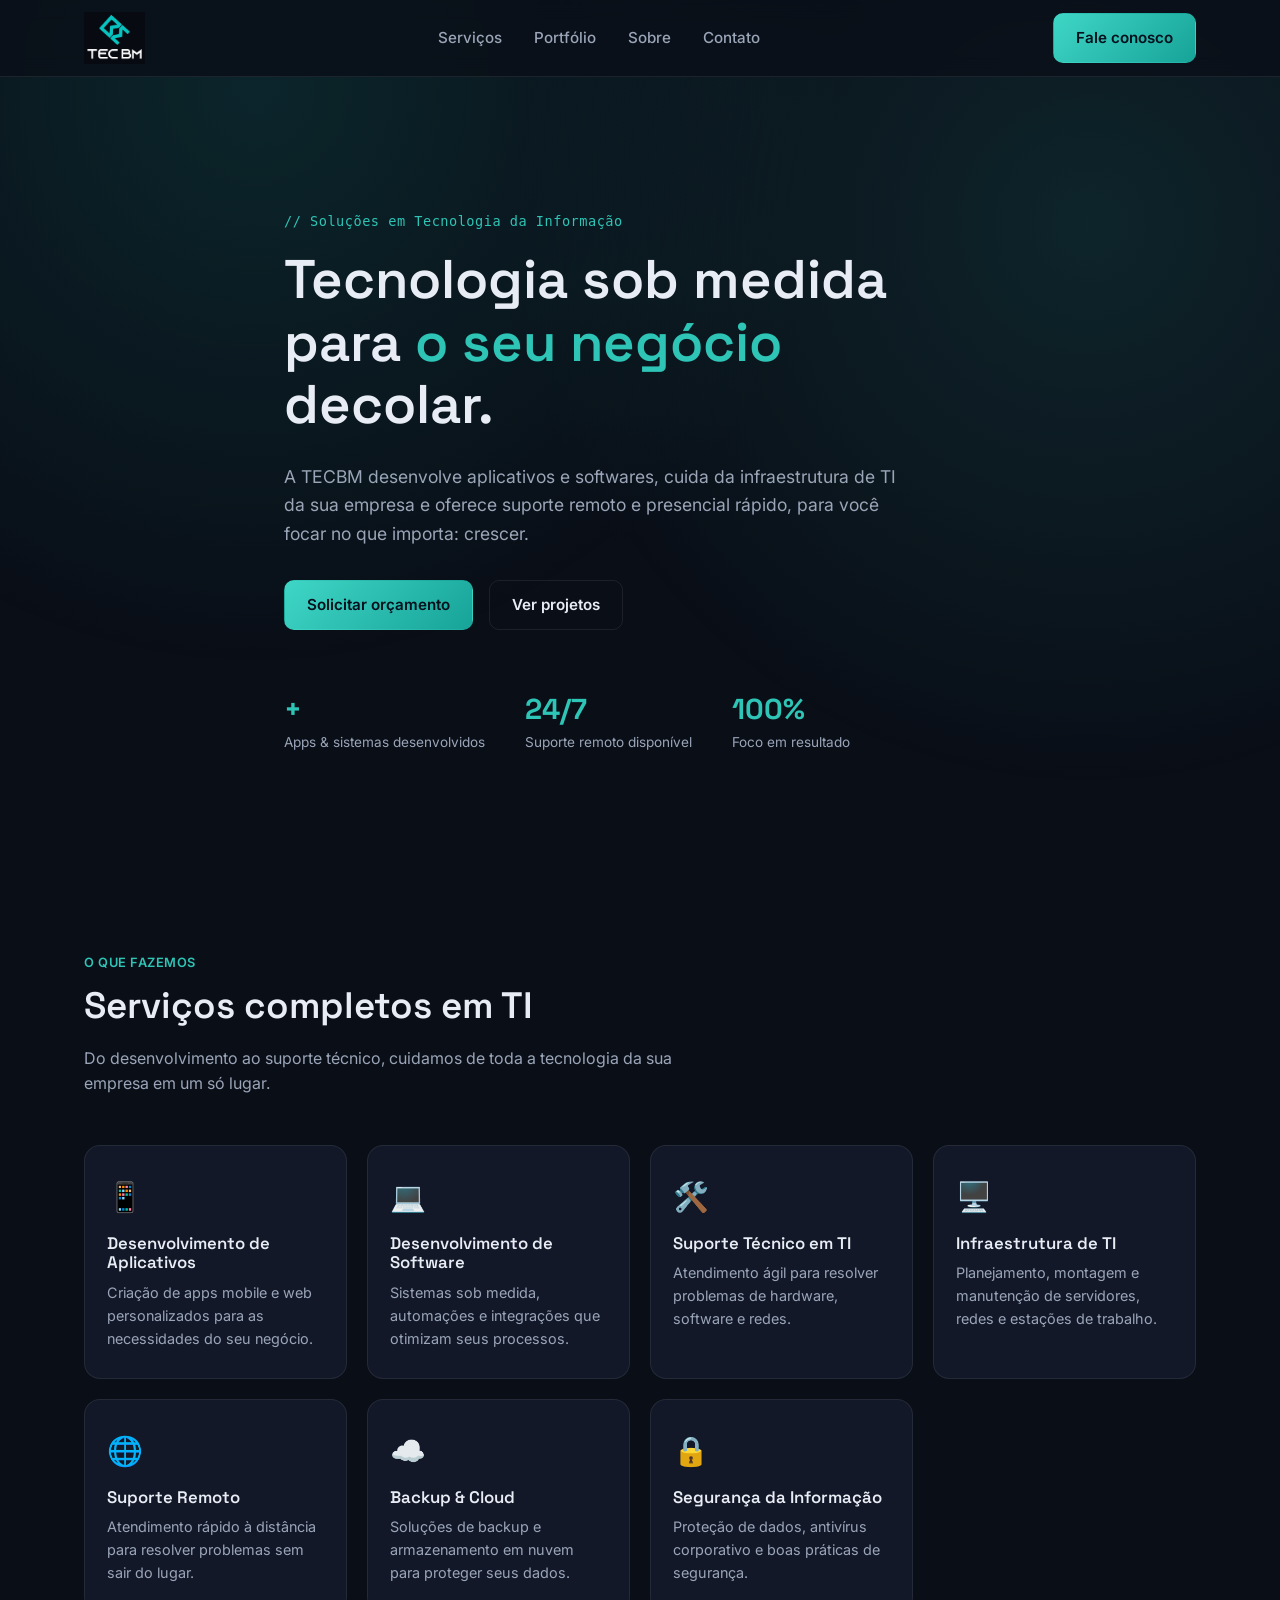
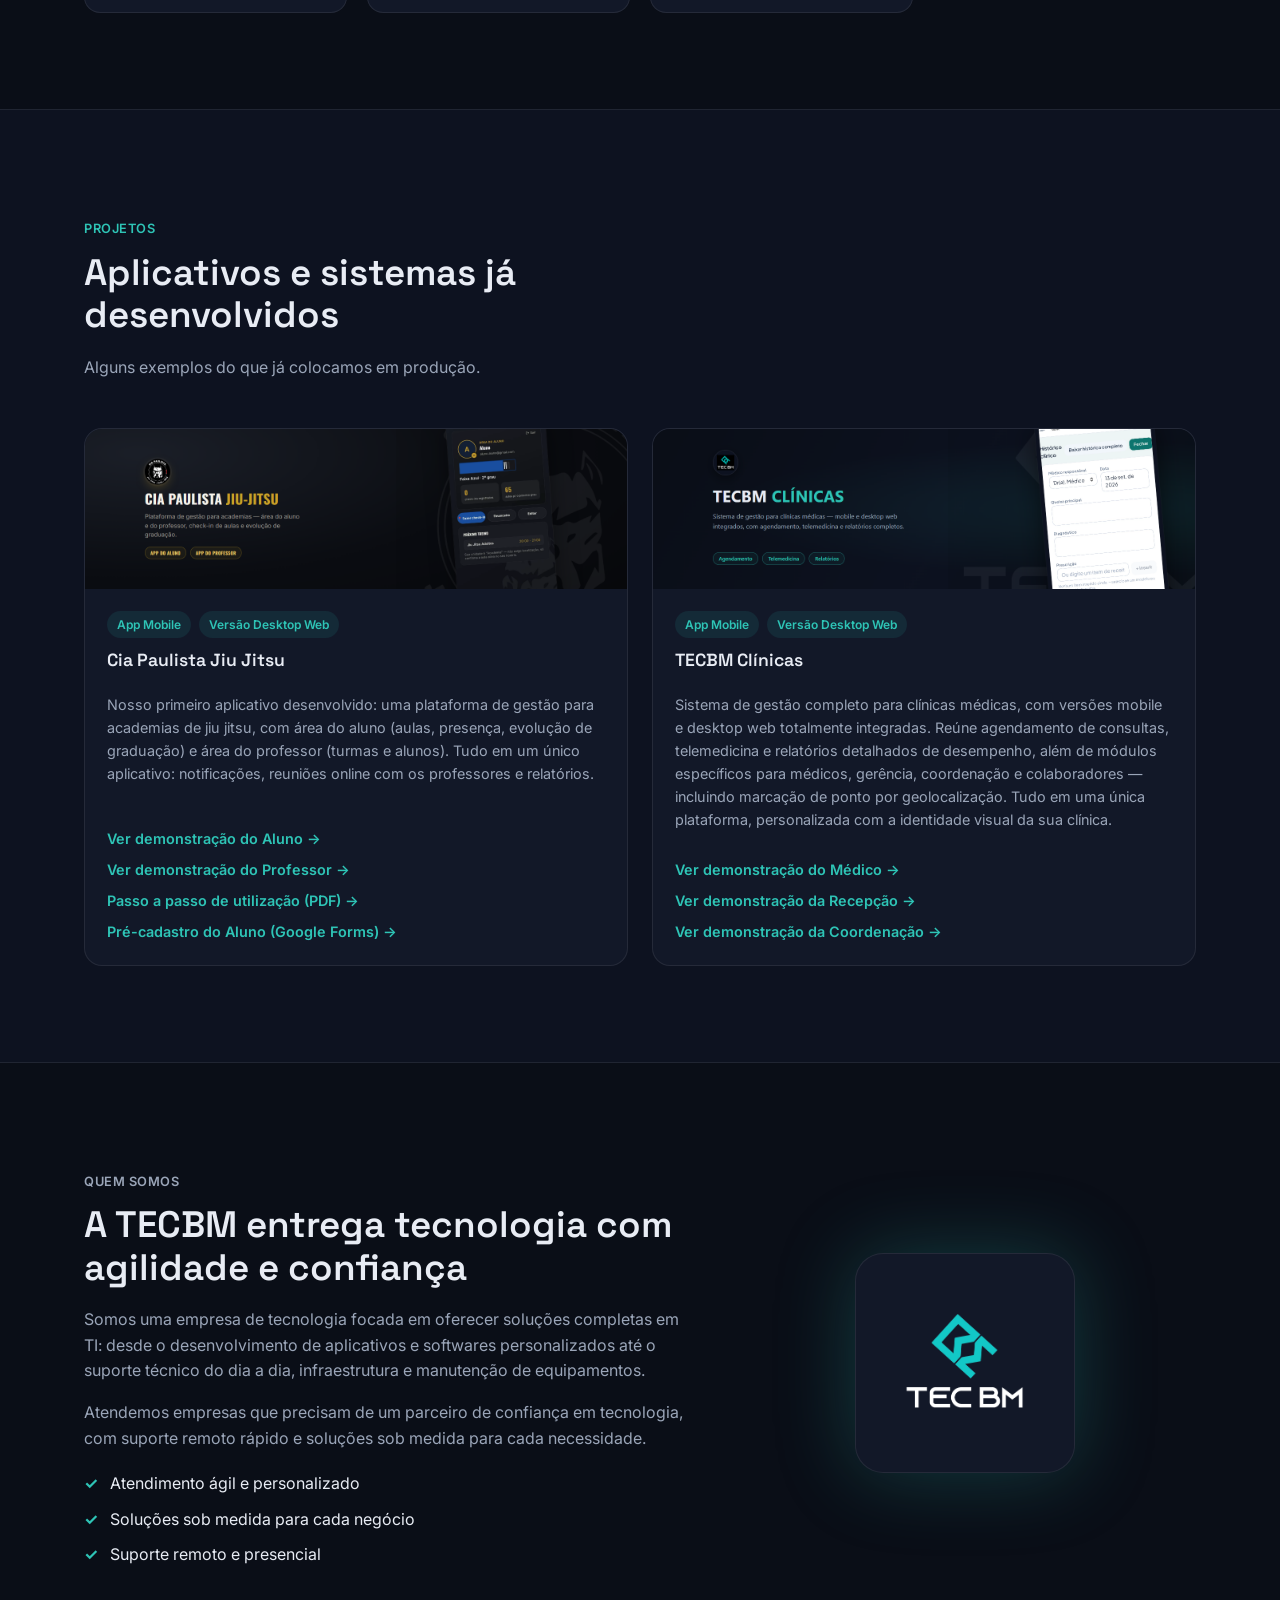
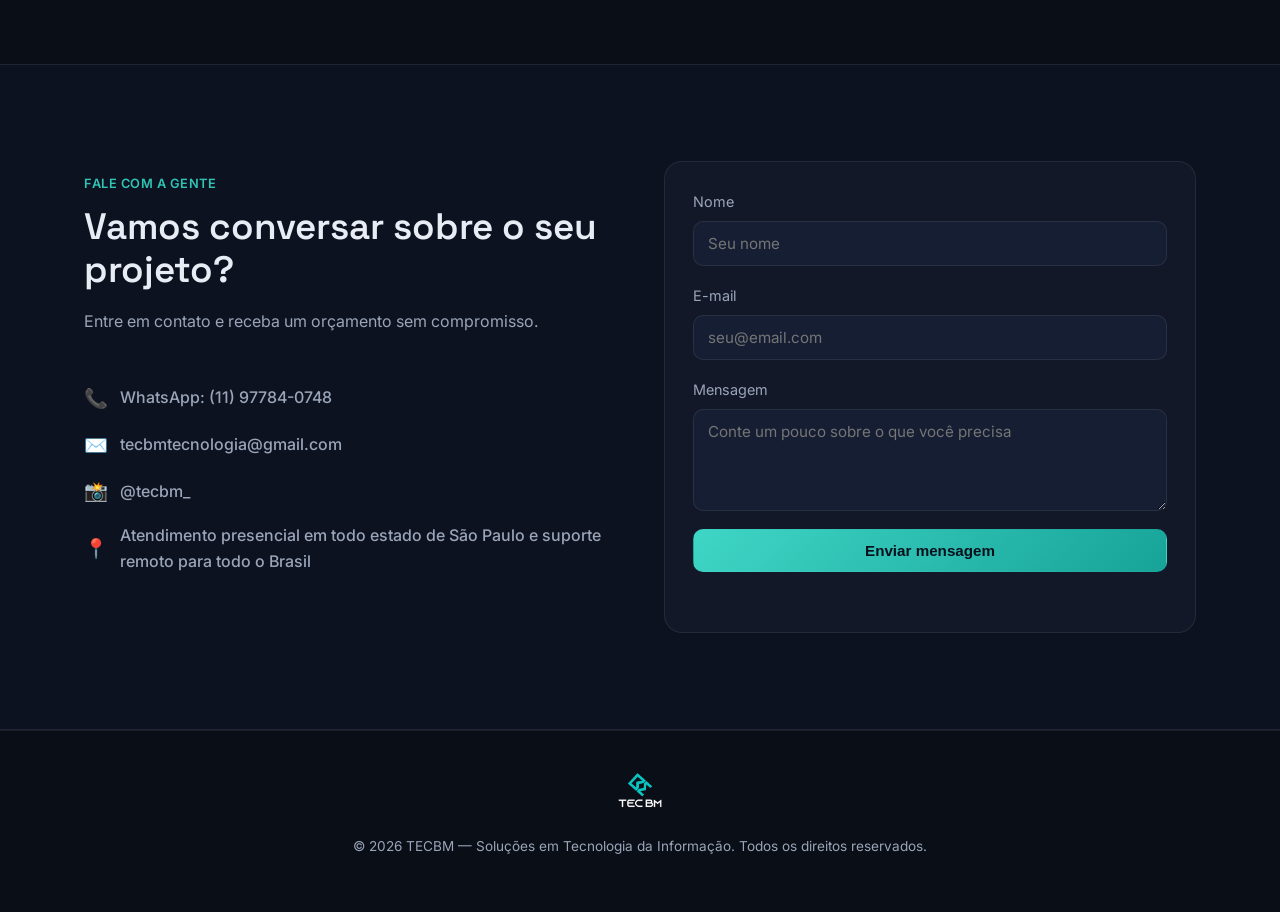
==== index.html @ 7de8e0c9 "Adiciona projeto TECBM Clínicas ao portfólio e corrige recorte de imagem em telas estreitas - Novo c" ====
<!DOCTYPE html>
<html lang="pt-BR">
<head>
<meta charset="UTF-8">
<meta name="viewport" content="width=device-width, initial-scale=1.0">
<title>TECBM | Soluções em Tecnologia da Informação</title>
<meta name="description" content="TECBM - Desenvolvimento de aplicativos, softwares, suporte em TI, infraestrutura e suporte remoto.">
<link rel="preconnect" href="https://fonts.googleapis.com">
<link href="https://fonts.googleapis.com/css2?family=Space+Grotesk:wght@400;500;600;700&family=Inter:wght@400;500;600&display=swap" rel="stylesheet">
<link rel="stylesheet" href="style.css">
<link rel="icon" href="assets/favicon.svg" type="image/svg+xml">
</head>
<body>

<div class="bg-grid" aria-hidden="true"></div>

<header class="site-header" id="header">
  <div class="container header-inner">
    <a href="#top" class="logo" aria-label="TECBM - página inicial">
      <img src="assets/logo.jpeg" alt="TECBM" class="logo-img">
    </a>

    <nav class="nav" id="nav">
      <a href="#servicos">Serviços</a>
      <a href="#portfolio">Portfólio</a>
      <a href="#sobre">Sobre</a>
      <a href="#contato">Contato</a>
    </nav>

    <a href="#contato" class="btn btn-primary nav-cta">Fale conosco</a>

    <button class="menu-toggle" id="menuToggle" aria-label="Abrir menu" aria-expanded="false">
      <span></span><span></span><span></span>
    </button>
  </div>
</header>

<main id="top">

  <!-- HERO -->
  <section class="hero">
    <div class="container hero-inner">
      <p class="eyebrow">// Soluções em Tecnologia da Informação</p>
      <h1>Tecnologia sob medida para <span class="accent">o seu negócio</span> decolar.</h1>
      <p class="hero-sub">A TECBM desenvolve aplicativos e softwares, cuida da infraestrutura de TI da sua empresa e oferece suporte remoto e presencial rápido, para você focar no que importa: crescer.</p>
      <div class="hero-actions">
        <a href="#contato" class="btn btn-primary">Solicitar orçamento</a>
        <a href="#portfolio" class="btn btn-ghost">Ver projetos</a>
      </div>
      <div class="hero-stats">
        <div><strong>+</strong><span>Apps &amp; sistemas desenvolvidos</span></div>
        <div><strong>24/7</strong><span>Suporte remoto disponível</span></div>
        <div><strong>100%</strong><span>Foco em resultado</span></div>
      </div>
    </div>
  </section>

  <!-- SERVIÇOS -->
  <section class="section" id="servicos">
    <div class="container">
      <p class="section-tag">O que fazemos</p>
      <h2 class="section-title">Serviços completos em TI</h2>
      <p class="section-desc">Do desenvolvimento ao suporte técnico, cuidamos de toda a tecnologia da sua empresa em um só lugar.</p>

      <div class="cards-grid">
        <article class="card">
          <div class="card-icon">📱</div>
          <h3>Desenvolvimento de Aplicativos</h3>
          <p>Criação de apps mobile e web personalizados para as necessidades do seu negócio.</p>
        </article>

        <article class="card">
          <div class="card-icon">💻</div>
          <h3>Desenvolvimento de Software</h3>
          <p>Sistemas sob medida, automações e integrações que otimizam seus processos.</p>
        </article>

        <article class="card">
          <div class="card-icon">🛠️</div>
          <h3>Suporte Técnico em TI</h3>
          <p>Atendimento ágil para resolver problemas de hardware, software e redes.</p>
        </article>

        <article class="card">
          <div class="card-icon">🖥️</div>
          <h3>Infraestrutura de TI</h3>
          <p>Planejamento, montagem e manutenção de servidores, redes e estações de trabalho.</p>
        </article>

        <article class="card">
          <div class="card-icon">🌐</div>
          <h3>Suporte Remoto</h3>
          <p>Atendimento rápido à distância para resolver problemas sem sair do lugar.</p>
        </article>

        <article class="card">
          <div class="card-icon">☁️</div>
          <h3>Backup &amp; Cloud</h3>
          <p>Soluções de backup e armazenamento em nuvem para proteger seus dados.</p>
        </article>

        <article class="card">
          <div class="card-icon">🔒</div>
          <h3>Segurança da Informação</h3>
          <p>Proteção de dados, antivírus corporativo e boas práticas de segurança.</p>
        </article>
      </div>
    </div>
  </section>

  <!-- PORTFÓLIO -->
  <section class="section section-alt" id="portfolio">
    <div class="container">
      <p class="section-tag">Projetos</p>
      <h2 class="section-title">Aplicativos e sistemas já desenvolvidos</h2>
      <p class="section-desc">Alguns exemplos do que já colocamos em produção.</p>

      <div class="portfolio-grid">
        <article class="portfolio-card">
          <div class="portfolio-thumb">
            <img src="assets/portfolio-cia-paulista.png" alt="App Cia Paulista Jiu Jitsu" loading="lazy">
          </div>
          <div class="portfolio-body">
            <div class="tag-group">
              <span class="tag">App Mobile</span>
              <span class="tag">Versão Desktop Web</span>
            </div>
            <h3>Cia Paulista Jiu Jitsu</h3>
            <p>Nosso primeiro aplicativo desenvolvido: uma plataforma de gestão para academias de jiu jitsu, com área do aluno (aulas, presença, evolução de graduação) e área do professor (turmas e alunos). Tudo em um único aplicativo: notificações, reuniões online com os professores e relatórios.</p>
            <div class="portfolio-links">
              <a href="assets/apps/cia-paulista/demo_aluno.html" class="portfolio-link" target="_blank" rel="noopener">Ver demonstração do Aluno →</a>
              <a href="assets/apps/cia-paulista/demo_professor.html" class="portfolio-link" target="_blank" rel="noopener">Ver demonstração do Professor →</a>
              <a href="assets/apps/cia-paulista/passo-a-passo-utilizacao.pdf" class="portfolio-link" target="_blank" rel="noopener">Passo a passo de utilização (PDF) →</a>
              <a href="https://docs.google.com/forms/d/e/1FAIpQLSeRCAdfRowpURWlWUbb96zdKWqHaBBxnx4jhhyxOWWr1Cao4A/viewform?usp=header" class="portfolio-link" target="_blank" rel="noopener">Pré-cadastro do Aluno (Google Forms) →</a>
            </div>
          </div>
        </article>

        <article class="portfolio-card">
          <div class="portfolio-thumb">
            <img src="assets/portfolio-tecbm-clinicas.png" alt="TECBM Clínicas - visão geral do médico" loading="lazy">
          </div>
          <div class="portfolio-body">
            <div class="tag-group">
              <span class="tag">App Mobile</span>
              <span class="tag">Versão Desktop Web</span>
            </div>
            <h3>TECBM Clínicas</h3>
            <p>Sistema de gestão completo para clínicas médicas, com versões mobile e desktop web totalmente integradas. Reúne agendamento de consultas, telemedicina e relatórios detalhados de desempenho, além de módulos específicos para médicos, gerência, coordenação e colaboradores — incluindo marcação de ponto por geolocalização. Tudo em uma única plataforma, personalizada com a identidade visual da sua clínica.</p>
            <div class="portfolio-links">
              <a href="assets/apps/tecbm-clinicas/demo_medico.html" class="portfolio-link" target="_blank" rel="noopener">Ver demonstração do Médico →</a>
              <a href="assets/apps/tecbm-clinicas/demo_recepcao.html" class="portfolio-link" target="_blank" rel="noopener">Ver demonstração da Recepção →</a>
              <a href="assets/apps/tecbm-clinicas/demo_coordenacao.html" class="portfolio-link" target="_blank" rel="noopener">Ver demonstração da Coordenação →</a>
            </div>
          </div>
        </article>
      </div>
    </div>
  </section>

  <!-- SOBRE -->
  <section class="section" id="sobre">
    <div class="container about-inner">
      <div class="about-text">
        <p class="section-tag">Quem somos</p>
        <h2 class="section-title">A TECBM entrega tecnologia com agilidade e confiança</h2>
        <p>Somos uma empresa de tecnologia focada em oferecer soluções completas em TI: desde o desenvolvimento de aplicativos e softwares personalizados até o suporte técnico do dia a dia, infraestrutura e manutenção de equipamentos.</p>
        <p>Atendemos empresas que precisam de um parceiro de confiança em tecnologia, com suporte remoto rápido e soluções sob medida para cada necessidade.</p>
        <ul class="about-list">
          <li>Atendimento ágil e personalizado</li>
          <li>Soluções sob medida para cada negócio</li>
          <li>Suporte remoto e presencial</li>
        </ul>
      </div>
      <div class="about-visual" aria-hidden="true">
        <div class="glow-card">
          <img src="assets/logo.jpeg" alt="" class="glow-logo">
        </div>
      </div>
    </div>
  </section>

  <!-- CONTATO -->
  <section class="section section-alt" id="contato">
    <div class="container contact-inner">
      <div class="contact-info">
        <p class="section-tag">Fale com a gente</p>
        <h2 class="section-title">Vamos conversar sobre o seu projeto?</h2>
        <p class="section-desc">Entre em contato e receba um orçamento sem compromisso.</p>

        <div class="contact-items">
          <a href="https://wa.me/5511977840748" target="_blank" rel="noopener" class="contact-item">
            <span>📞</span> WhatsApp: (11) 97784-0748
          </a>
          <a href="mailto:tecbmtecnologia@gmail.com" class="contact-item">
            <span>✉️</span> tecbmtecnologia@gmail.com
          </a>
          <a href="https://instagram.com/tecbm_" target="_blank" rel="noopener" class="contact-item">
            <span>📸</span> @tecbm_
          </a>
          <div class="contact-item">
            <span>📍</span> Atendimento presencial em todo estado de São Paulo e suporte remoto para todo o Brasil
          </div>
        </div>
      </div>

      <form class="contact-form" id="contactForm">
        <label>
          Nome
          <input type="text" name="nome" required placeholder="Seu nome">
        </label>
        <label>
          E-mail
          <input type="email" name="email" required placeholder="seu@email.com">
        </label>
        <label>
          Mensagem
          <textarea name="mensagem" rows="4" required placeholder="Conte um pouco sobre o que você precisa"></textarea>
        </label>
        <button type="submit" class="btn btn-primary full">Enviar mensagem</button>
        <p class="form-note" id="formNote"></p>
      </form>
    </div>
  </section>

</main>

<footer class="site-footer">
  <div class="container footer-inner">
    <div class="logo footer-logo">
      <img src="assets/logo.jpeg" alt="TECBM" class="logo-img footer-logo-img">
    </div>
    <p>© <span id="year"></span> TECBM — Soluções em Tecnologia da Informação. Todos os direitos reservados.</p>
  </div>
</footer>

<script src="script.js"></script>
</body>
</html>
---- style.css ----
:root{
  --bg: #0a0e17;
  --bg-alt: #0d1220;
  --surface: #121828;
  --surface-2: #161e33;
  --border: rgba(255,255,255,0.08);
  --text: #e8ecf4;
  --text-dim: #9aa5b8;
  --cyan: #2ec4b6;
  --purple: #17a398;
  --gradient: linear-gradient(135deg, #3fd6c6, var(--purple));
  --font-head: 'Space Grotesk', 'Inter', sans-serif;
  --font-body: 'Inter', sans-serif;
}

*{ box-sizing: border-box; }
html{ scroll-behavior: smooth; }
body{
  margin:0;
  background: var(--bg);
  color: var(--text);
  font-family: var(--font-body);
  line-height: 1.6;
  -webkit-font-smoothing: antialiased;
}
img{ max-width:100%; display:block; }
a{ color: inherit; text-decoration:none; }
ul{ margin:0; padding:0; list-style:none; }
h1,h2,h3{ font-family: var(--font-head); font-weight:600; line-height:1.15; margin:0 0 .5em; }

.container{
  max-width: 1160px;
  margin: 0 auto;
  padding: 0 24px;
}

.accent{ color: var(--cyan); }

.bg-grid{
  position: fixed;
  inset: 0;
  z-index: -1;
  background-image:
    radial-gradient(circle at 20% 10%, rgba(23,163,152,0.20), transparent 45%),
    radial-gradient(circle at 85% 25%, rgba(46,196,182,0.16), transparent 45%);
  opacity: 0.8;
}

/* Buttons */
.btn{
  display:inline-flex;
  align-items:center;
  justify-content:center;
  gap:8px;
  padding: 12px 22px;
  border-radius: 10px;
  font-weight:600;
  font-size: .95rem;
  border: 1px solid transparent;
  cursor:pointer;
  transition: transform .15s ease, box-shadow .15s ease, background .15s ease, border-color .15s ease;
}
.btn-primary{
  background: var(--gradient);
  color: #06101c;
}
.btn-primary:hover{ transform: translateY(-2px); box-shadow: 0 10px 30px rgba(46,196,182,0.25); }
.btn-ghost{
  background: transparent;
  border-color: var(--border);
  color: var(--text);
}
.btn-ghost:hover{ border-color: var(--cyan); color: var(--cyan); }
.btn.full{ width:100%; }

/* Header */
.site-header{
  position: sticky;
  top:0;
  z-index: 100;
  backdrop-filter: blur(10px);
  background: rgba(10,14,23,0.75);
  border-bottom: 1px solid var(--border);
}
.header-inner{
  display:flex;
  align-items:center;
  justify-content:space-between;
  height: 76px;
  gap: 24px;
}
.logo{ display:flex; align-items:center; gap:10px; }
.logo-img{ height: 52px; width:auto; mix-blend-mode: screen; }
.footer-logo-img{ height: 40px; }
.nav{ display:flex; gap: 32px; flex:1; justify-content:center; }
.nav a{ color: var(--text-dim); font-weight:500; font-size:.95rem; transition: color .15s ease; }
.nav a:hover{ color: var(--text); }
.nav-cta{ white-space:nowrap; }
.menu-toggle{
  display:none;
  flex-direction:column;
  gap:5px;
  background:none;
  border:none;
  cursor:pointer;
  padding: 6px;
}
.menu-toggle span{
  width: 24px; height:2px; background: var(--text); border-radius: 2px;
}

/* Hero */
.hero{ padding: 120px 0 90px; }
.hero-inner{ max-width: 760px; }
.eyebrow{
  font-family: 'monospace';
  color: var(--cyan);
  font-size: .85rem;
  letter-spacing: .5px;
  margin-bottom: 16px;
}
.hero h1{ font-size: clamp(2.2rem, 5vw, 3.4rem); }
.hero-sub{ color: var(--text-dim); font-size: 1.1rem; max-width: 620px; margin-bottom: 32px; }
.hero-actions{ display:flex; gap:16px; flex-wrap:wrap; margin-bottom: 56px; }
.hero-stats{ display:flex; gap: 40px; flex-wrap:wrap; }
.hero-stats div{ display:flex; flex-direction:column; }
.hero-stats strong{ font-family: var(--font-head); font-size: 1.8rem; color: var(--cyan); }
.hero-stats span{ color: var(--text-dim); font-size: .85rem; }

/* Sections */
.section{ padding: 96px 0; }
.section-alt{ background: var(--bg-alt); border-top:1px solid var(--border); border-bottom:1px solid var(--border); }
.section-tag{ color: var(--cyan); font-weight:600; letter-spacing:.5px; text-transform:uppercase; font-size:.8rem; margin-bottom:12px; }
.section-title{ font-size: clamp(1.6rem, 3.5vw, 2.3rem); max-width: 640px; }
.section-desc{ color: var(--text-dim); max-width: 620px; margin-bottom: 48px; }

/* Cards */
.cards-grid{
  display:grid;
  grid-template-columns: repeat(4, 1fr);
  gap: 20px;
}
.card{
  background: var(--surface);
  border: 1px solid var(--border);
  border-radius: 16px;
  padding: 28px 22px;
  transition: transform .2s ease, border-color .2s ease;
}
.card:hover{ transform: translateY(-4px); border-color: rgba(46,196,182,0.4); }
.card-icon{ font-size: 1.8rem; margin-bottom: 14px; }
.card h3{ font-size: 1.05rem; margin-bottom: 8px; }
.card p{ color: var(--text-dim); font-size: .9rem; margin:0; }

/* Portfolio */
.portfolio-grid{
  display:grid;
  grid-template-columns: repeat(2, 1fr);
  gap: 24px;
}
.portfolio-grid:has(> .portfolio-card:only-child){
  grid-template-columns: 1fr;
  max-width: 620px;
  margin: 0 auto;
}
.portfolio-card{
  background: var(--surface);
  border: 1px solid var(--border);
  border-radius: 18px;
  overflow: hidden;
  display:flex;
  flex-direction:column;
  transition: transform .2s ease, border-color .2s ease;
}
.portfolio-card:hover{ transform: translateY(-4px); border-color: rgba(23,163,152,0.4); }
.portfolio-thumb{
  aspect-ratio: 17 / 5;
  display:flex;
  align-items:center;
  justify-content:center;
  font-size: 2.6rem;
  overflow:hidden;
}
.portfolio-thumb img{
  width:100%;
  height:100%;
  object-fit:cover;
  object-position: center center;
}
.ph-1{ background: linear-gradient(135deg, rgba(46,196,182,0.18), rgba(23,163,152,0.08)); }
.ph-2{ background: linear-gradient(135deg, rgba(23,163,152,0.18), rgba(46,196,182,0.08)); }
.ph-3{ background: linear-gradient(135deg, rgba(46,196,182,0.14), rgba(255,255,255,0.03)); }
.ph-4{ background: linear-gradient(135deg, rgba(23,163,152,0.14), rgba(255,255,255,0.03)); }
.portfolio-body{ padding: 22px; flex:1; display:flex; flex-direction:column; }
.tag-group{ display:flex; flex-wrap:wrap; gap:8px; margin-bottom: 12px; }
.tag{
  display:inline-block;
  align-self:flex-start;
  background: rgba(46,196,182,0.1);
  color: var(--cyan);
  font-size: .75rem;
  font-weight:600;
  padding: 4px 10px;
  border-radius: 999px;
}
.portfolio-body h3{ font-size: 1.1rem; }
.portfolio-body p{ color: var(--text-dim); font-size: .9rem; flex:1; }
.portfolio-link{ color: var(--cyan); font-weight:600; font-size: .9rem; margin-top: 12px; }
.portfolio-link:hover{ text-decoration: underline; }
.portfolio-links{ display:flex; flex-direction:column; gap:8px; margin-top: 12px; }
.portfolio-links .portfolio-link{ margin-top:0; }

/* About */
.about-inner{
  display:grid;
  grid-template-columns: 1.3fr 1fr;
  gap: 48px;
  align-items:center;
}
.about-text p{ color: var(--text-dim); }
.about-list{ margin-top: 20px; display:flex; flex-direction:column; gap:10px; }
.about-list li{ padding-left: 26px; position:relative; color: var(--text); }
.about-list li::before{
  content: "✓";
  position:absolute; left:0; color: var(--cyan); font-weight:700;
}
.about-visual{ display:flex; justify-content:center; }
.glow-card{
  width: 220px; height: 220px;
  border-radius: 28px;
  background: var(--surface);
  border: 1px solid var(--border);
  display:flex; align-items:center; justify-content:center;
  box-shadow: 0 0 80px rgba(46,196,182,0.25);
}
.glow-logo{ width: 60%; height:auto; mix-blend-mode: screen; }

/* Contact */
.contact-inner{
  display:grid;
  grid-template-columns: 1fr 1fr;
  gap: 48px;
  align-items:start;
}
.contact-items{ margin-top: 28px; display:flex; flex-direction:column; gap:16px; }
.contact-item{
  display:flex; align-items:center; gap:12px;
  color: var(--text-dim);
  font-weight:500;
}
.contact-item span{ font-size:1.2rem; }
a.contact-item:hover{ color: var(--cyan); }

.contact-form{
  background: var(--surface);
  border: 1px solid var(--border);
  border-radius: 18px;
  padding: 28px;
  display:flex;
  flex-direction:column;
  gap: 18px;
}
.contact-form label{
  display:flex;
  flex-direction:column;
  gap:8px;
  font-size: .9rem;
  color: var(--text-dim);
}
.contact-form input,
.contact-form textarea{
  background: var(--surface-2);
  border: 1px solid var(--border);
  border-radius: 10px;
  padding: 12px 14px;
  color: var(--text);
  font-family: var(--font-body);
  font-size: .95rem;
  resize: vertical;
}
.contact-form input:focus,
.contact-form textarea:focus{
  outline: none;
  border-color: var(--cyan);
}
.form-note{ font-size: .85rem; color: var(--cyan); min-height: 1em; margin:0; }

/* Footer */
.site-footer{ padding: 40px 0; border-top: 1px solid var(--border); }
.footer-inner{
  display:flex;
  flex-direction:column;
  align-items:center;
  gap: 12px;
  text-align:center;
  color: var(--text-dim);
  font-size: .85rem;
}

/* Responsive */
@media (max-width: 900px){
  .cards-grid{ grid-template-columns: repeat(2, 1fr); }
  .portfolio-grid{ grid-template-columns: 1fr; }
  .about-inner, .contact-inner{ grid-template-columns: 1fr; }
  .about-visual{ order:-1; }
}

@media (max-width: 720px){
  .nav, .nav-cta{ display:none; }
  .menu-toggle{ display:flex; }
  .cards-grid{ grid-template-columns: 1fr; }
  .hero{ padding: 90px 0 60px; }

  body.nav-open .nav{
    display:flex;
    flex-direction:column;
    position:absolute;
    top: 76px;
    left:0; right:0;
    background: var(--bg-alt);
    border-bottom: 1px solid var(--border);
    padding: 20px 24px;
    gap: 16px;
  }
  body.nav-open .nav-cta{
    display:flex;
    position:absolute;
    top: calc(76px + 200px);
    left:24px; right:24px;
  }
}
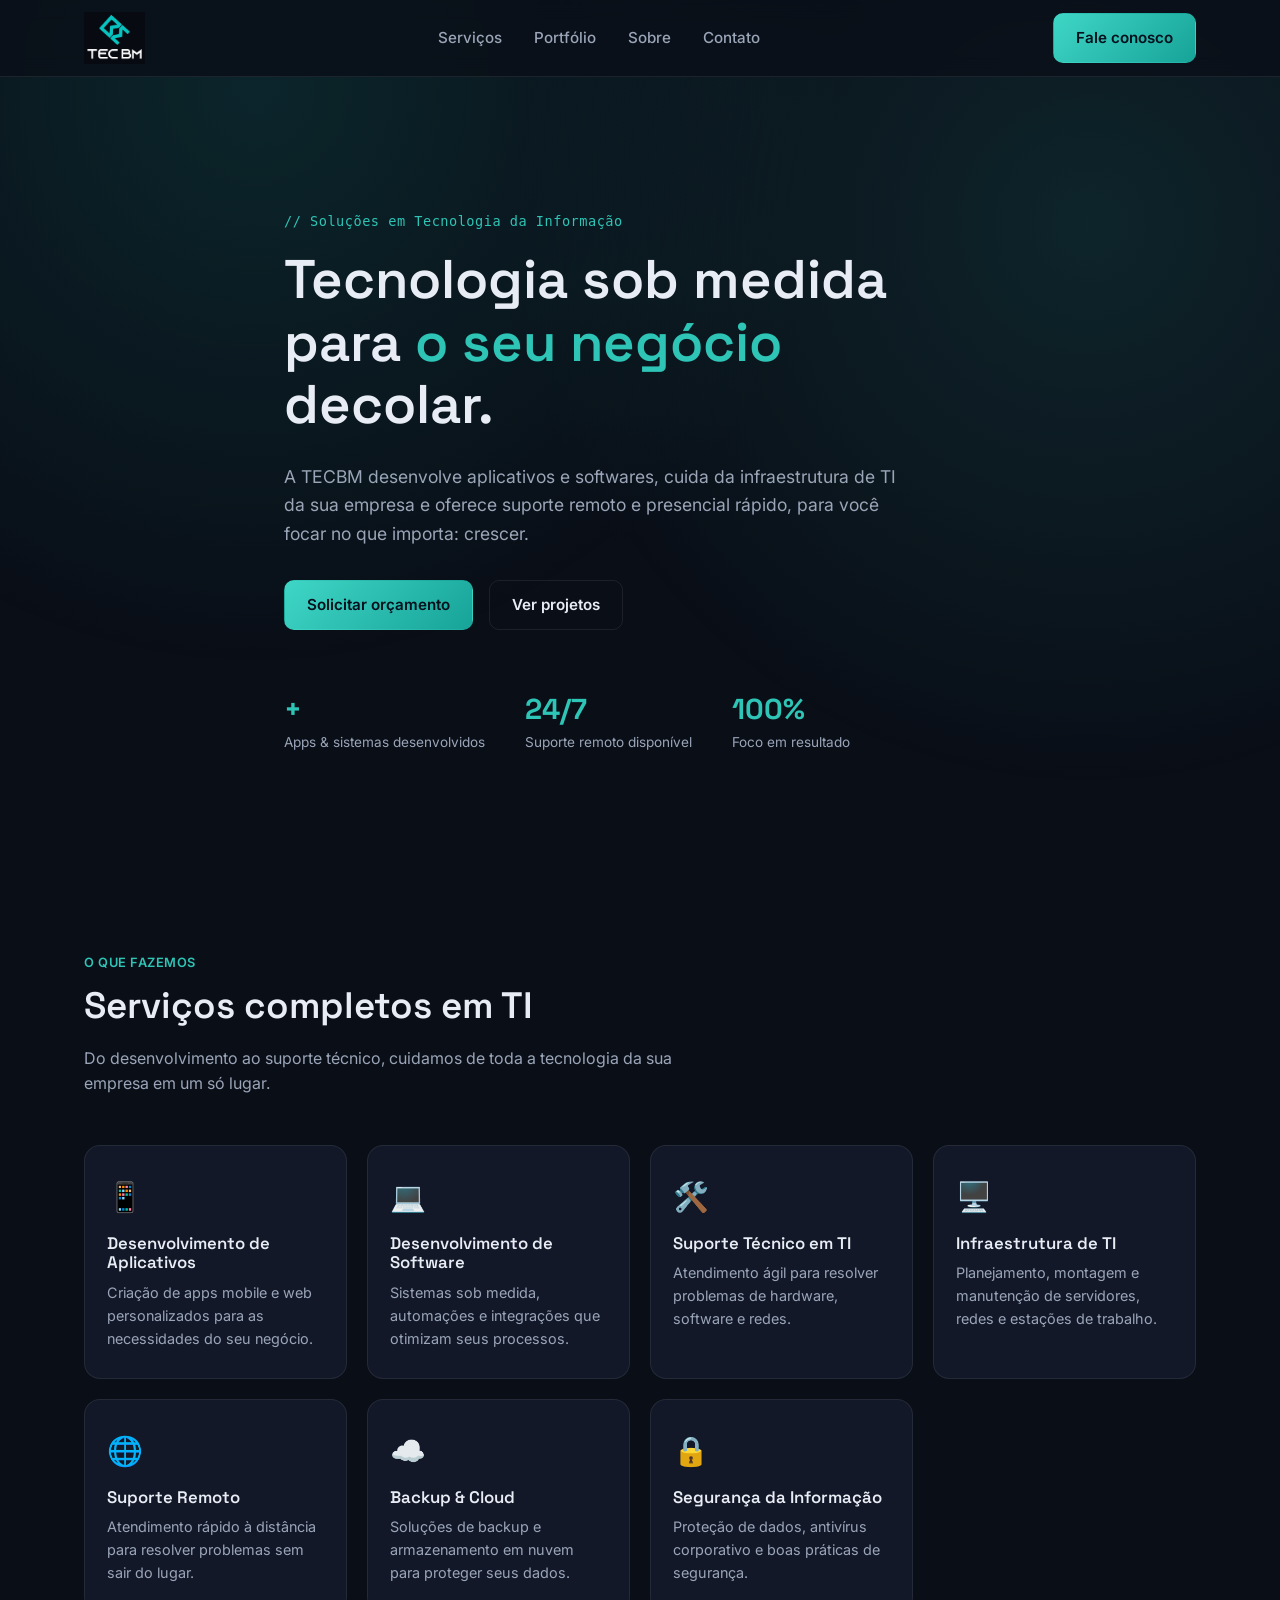
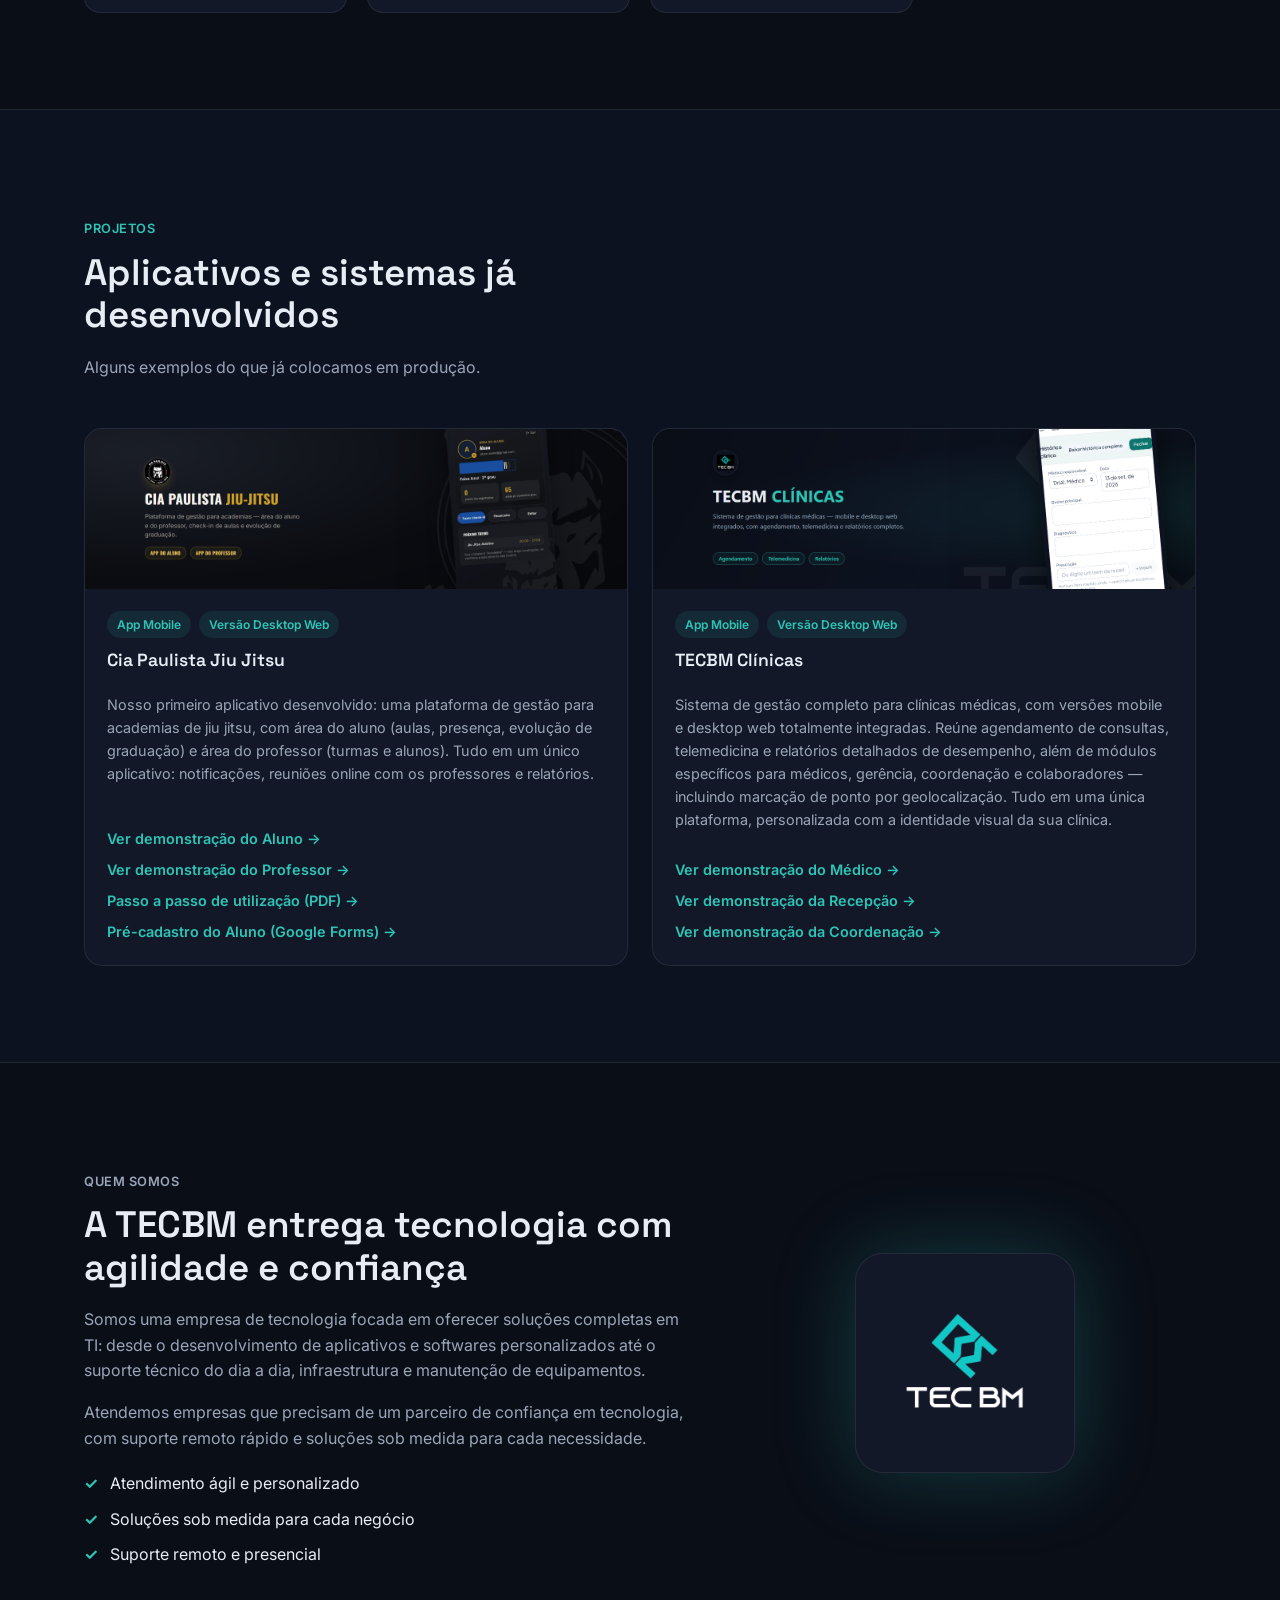
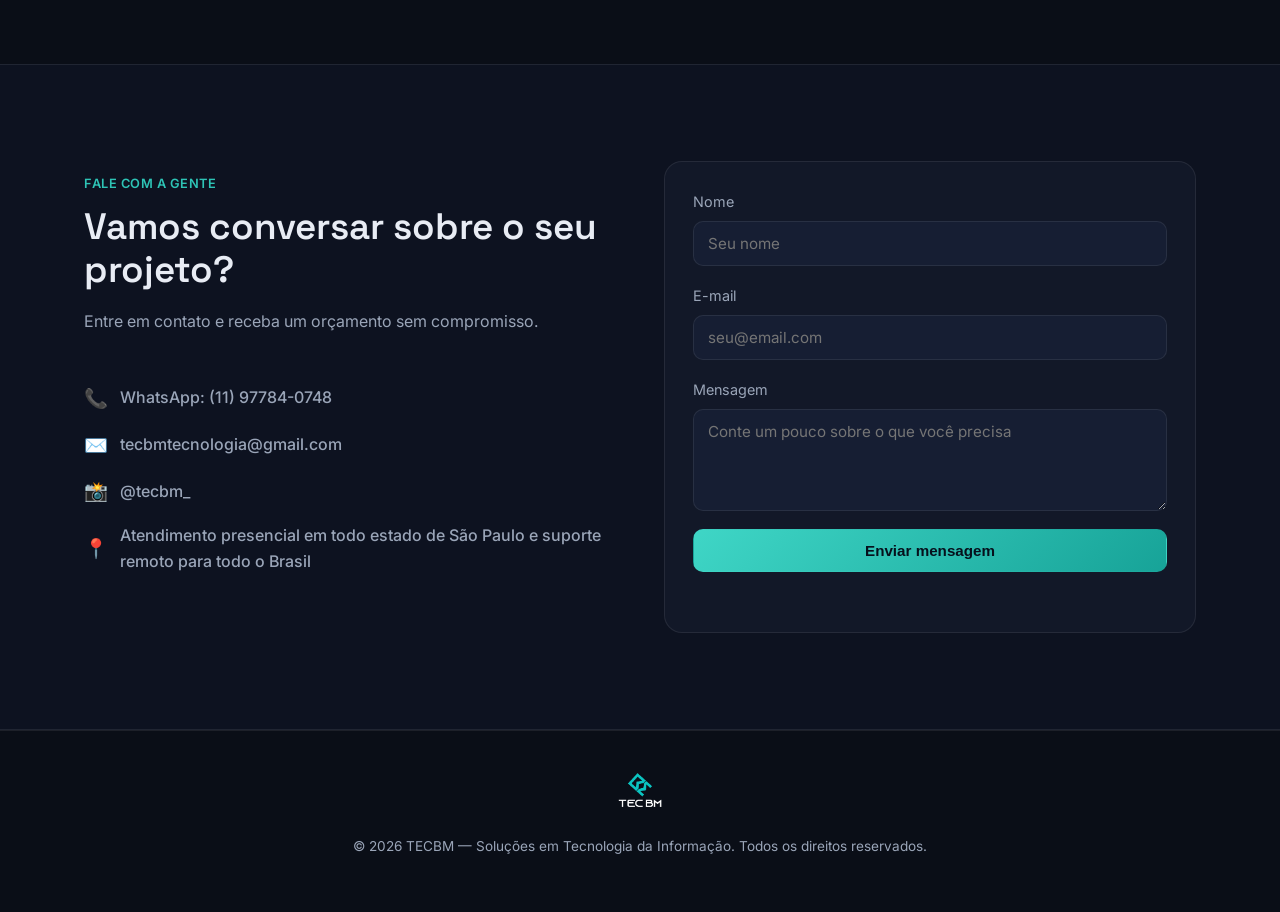
==== commit 808f39ff: "Adiciona cache-busting no CSS para forçar atualização em navegadores com cache antigo Co-Authored-By" ====
--- a/index.html
+++ b/index.html
@@ -7,7 +7,7 @@
 <meta name="description" content="TECBM - Desenvolvimento de aplicativos, softwares, suporte em TI, infraestrutura e suporte remoto.">
 <link rel="preconnect" href="https://fonts.googleapis.com">
 <link href="https://fonts.googleapis.com/css2?family=Space+Grotesk:wght@400;500;600;700&family=Inter:wght@400;500;600&display=swap" rel="stylesheet">
-<link rel="stylesheet" href="style.css">
+<link rel="stylesheet" href="style.css?v=2">
 <link rel="icon" href="assets/favicon.svg" type="image/svg+xml">
 </head>
 <body>
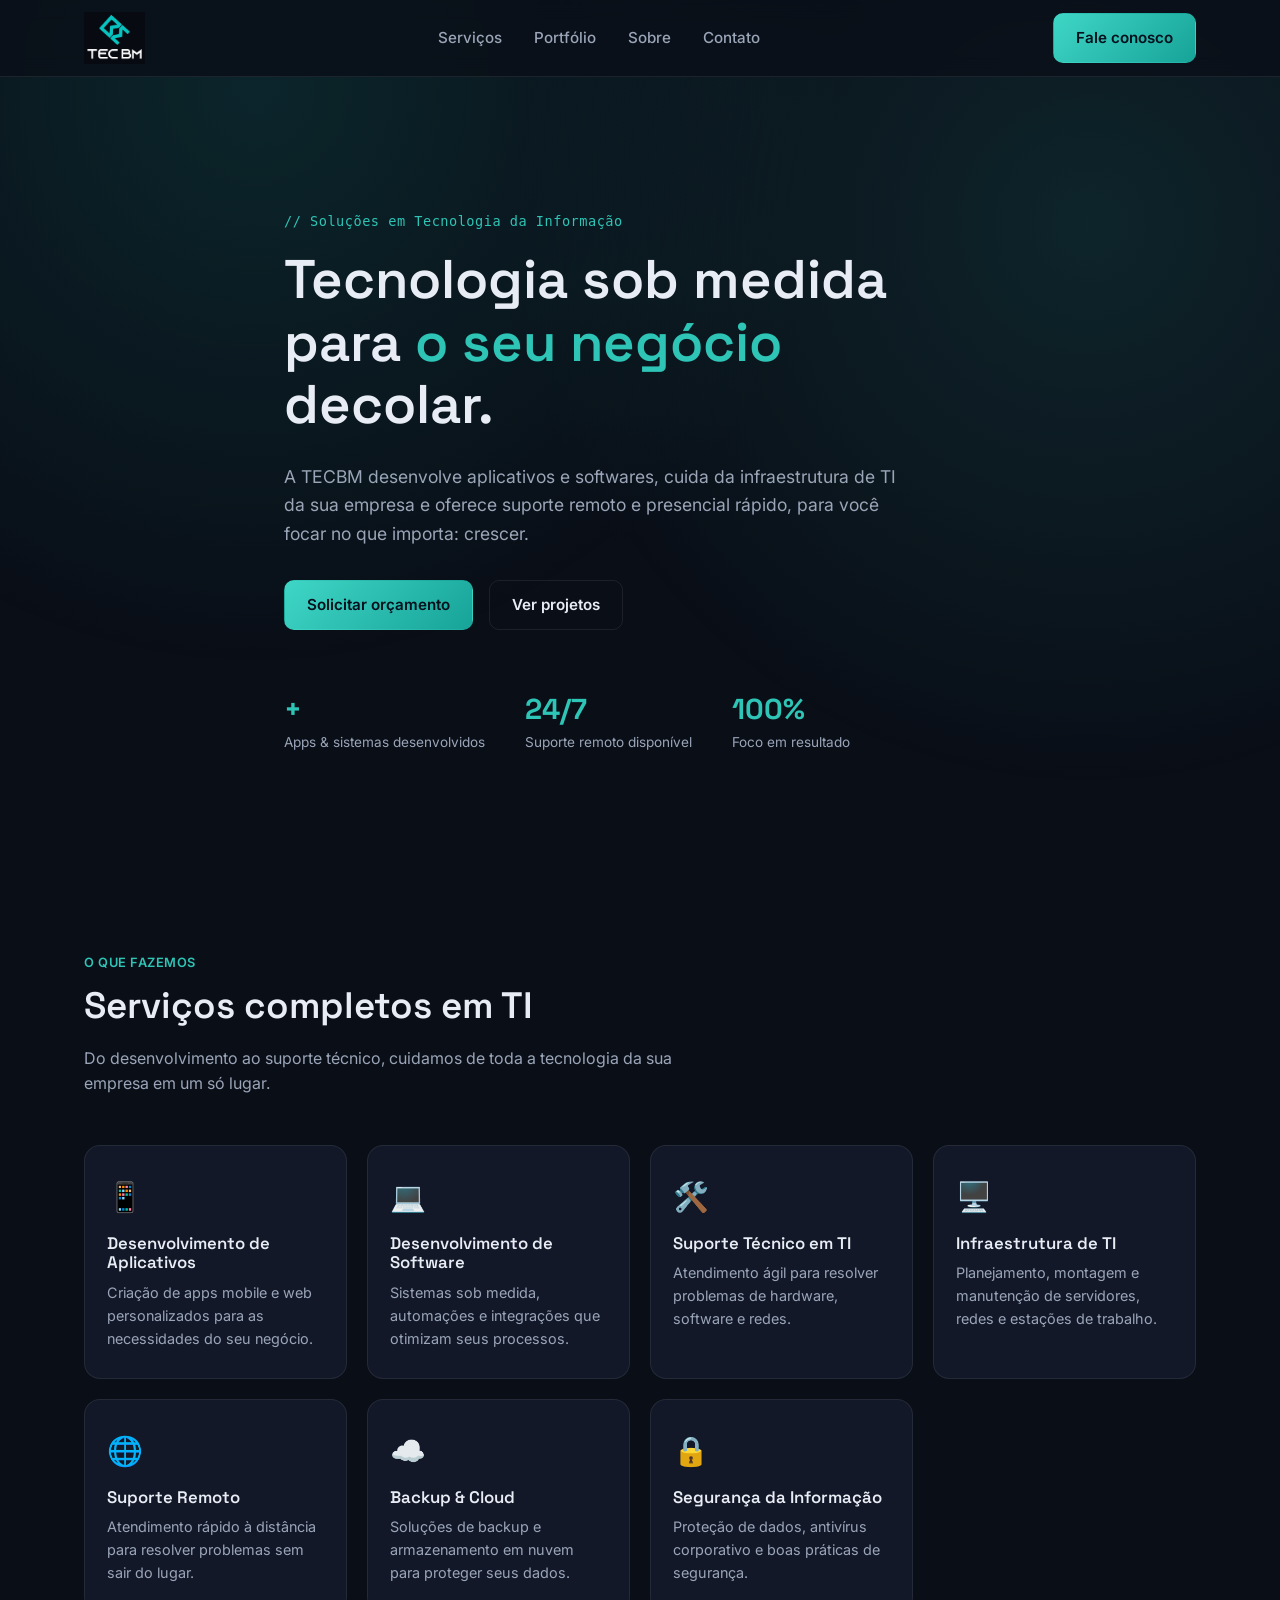
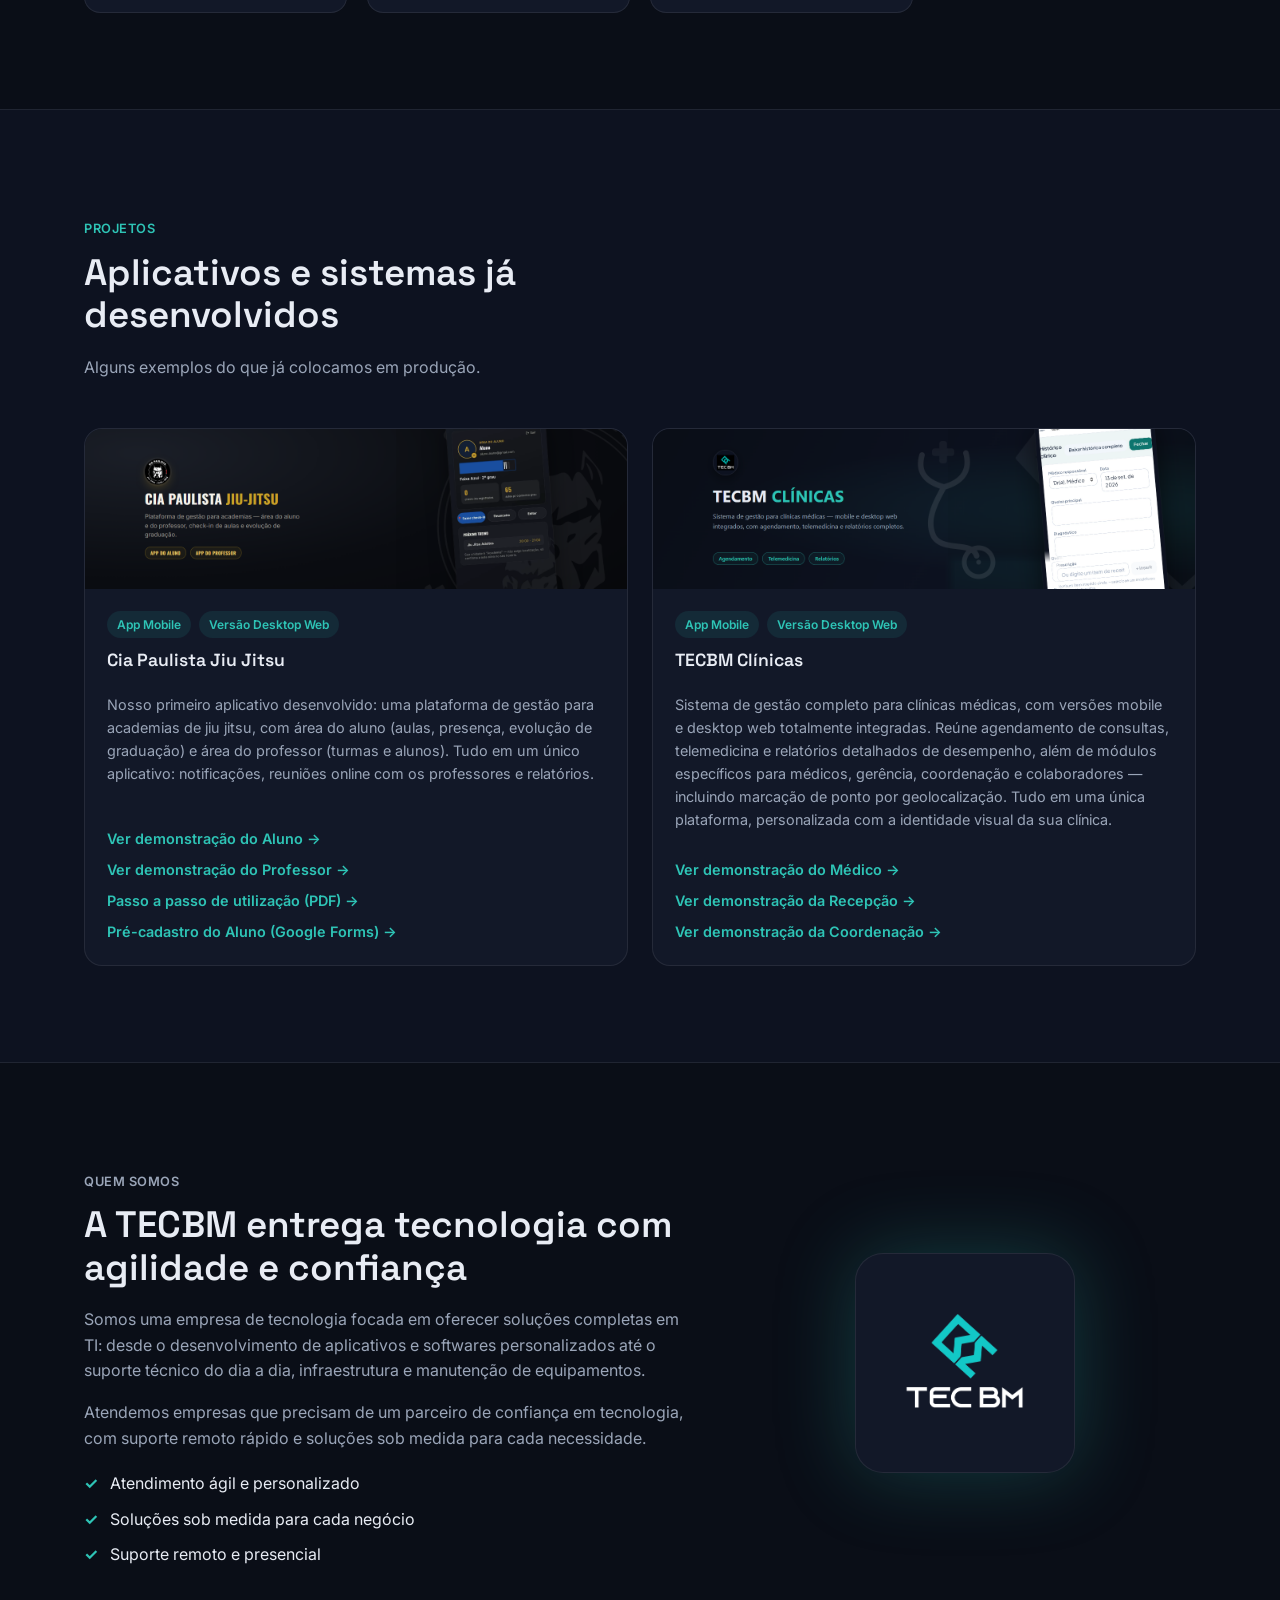
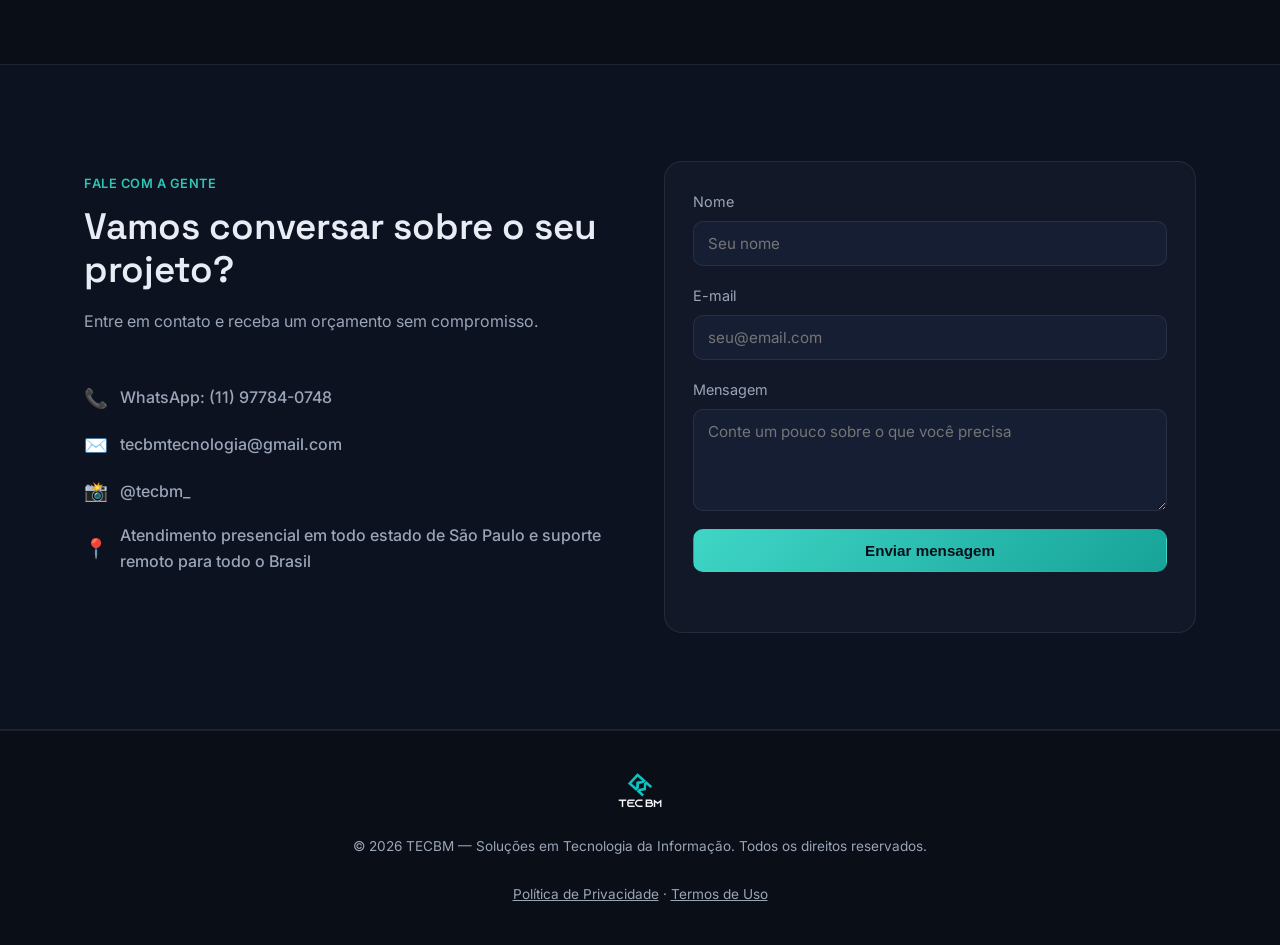
==== commit df8809db: "Adiciona páginas de Política de Privacidade e Termos de Uso (LGPD) Cria privacidade.html e termos.ht" ====
--- a/index.html
+++ b/index.html
@@ -231,6 +231,7 @@
       <img src="assets/logo.jpeg" alt="TECBM" class="logo-img footer-logo-img">
     </div>
     <p>© <span id="year"></span> TECBM — Soluções em Tecnologia da Informação. Todos os direitos reservados.</p>
+    <p class="footer-legal"><a href="privacidade.html">Política de Privacidade</a> · <a href="termos.html">Termos de Uso</a></p>
   </div>
 </footer>
 
--- a/style.css
+++ b/style.css
@@ -296,6 +296,19 @@
   color: var(--text-dim);
   font-size: .85rem;
 }
+.footer-legal{ margin:0; }
+.footer-legal a{ color: var(--text-dim); text-decoration: underline; }
+.footer-legal a:hover{ color: var(--text); }
+
+/* Páginas legais (privacidade, termos) */
+.legal-page{ max-width: 760px; margin: 0 auto; padding: 64px 24px 80px; }
+.legal-page h1{ font-size: 1.8rem; margin-bottom: 4px; }
+.legal-page .legal-updated{ color: var(--text-dim); font-size: .85rem; margin-bottom: 32px; }
+.legal-page h2{ font-family: var(--font-head); font-size: 1.05rem; margin-top: 28px; color: var(--cyan); }
+.legal-page p, .legal-page li{ color: var(--text-dim); font-size: .95rem; line-height: 1.7; }
+.legal-page ul{ list-style: disc; padding-left: 22px; margin: 8px 0; }
+.legal-page a{ color: var(--cyan); text-decoration: underline; }
+.legal-page .back-link{ display:inline-block; margin-bottom: 24px; color: var(--cyan); text-decoration: none; font-size: .9rem; }
 
 /* Responsive */
 @media (max-width: 900px){
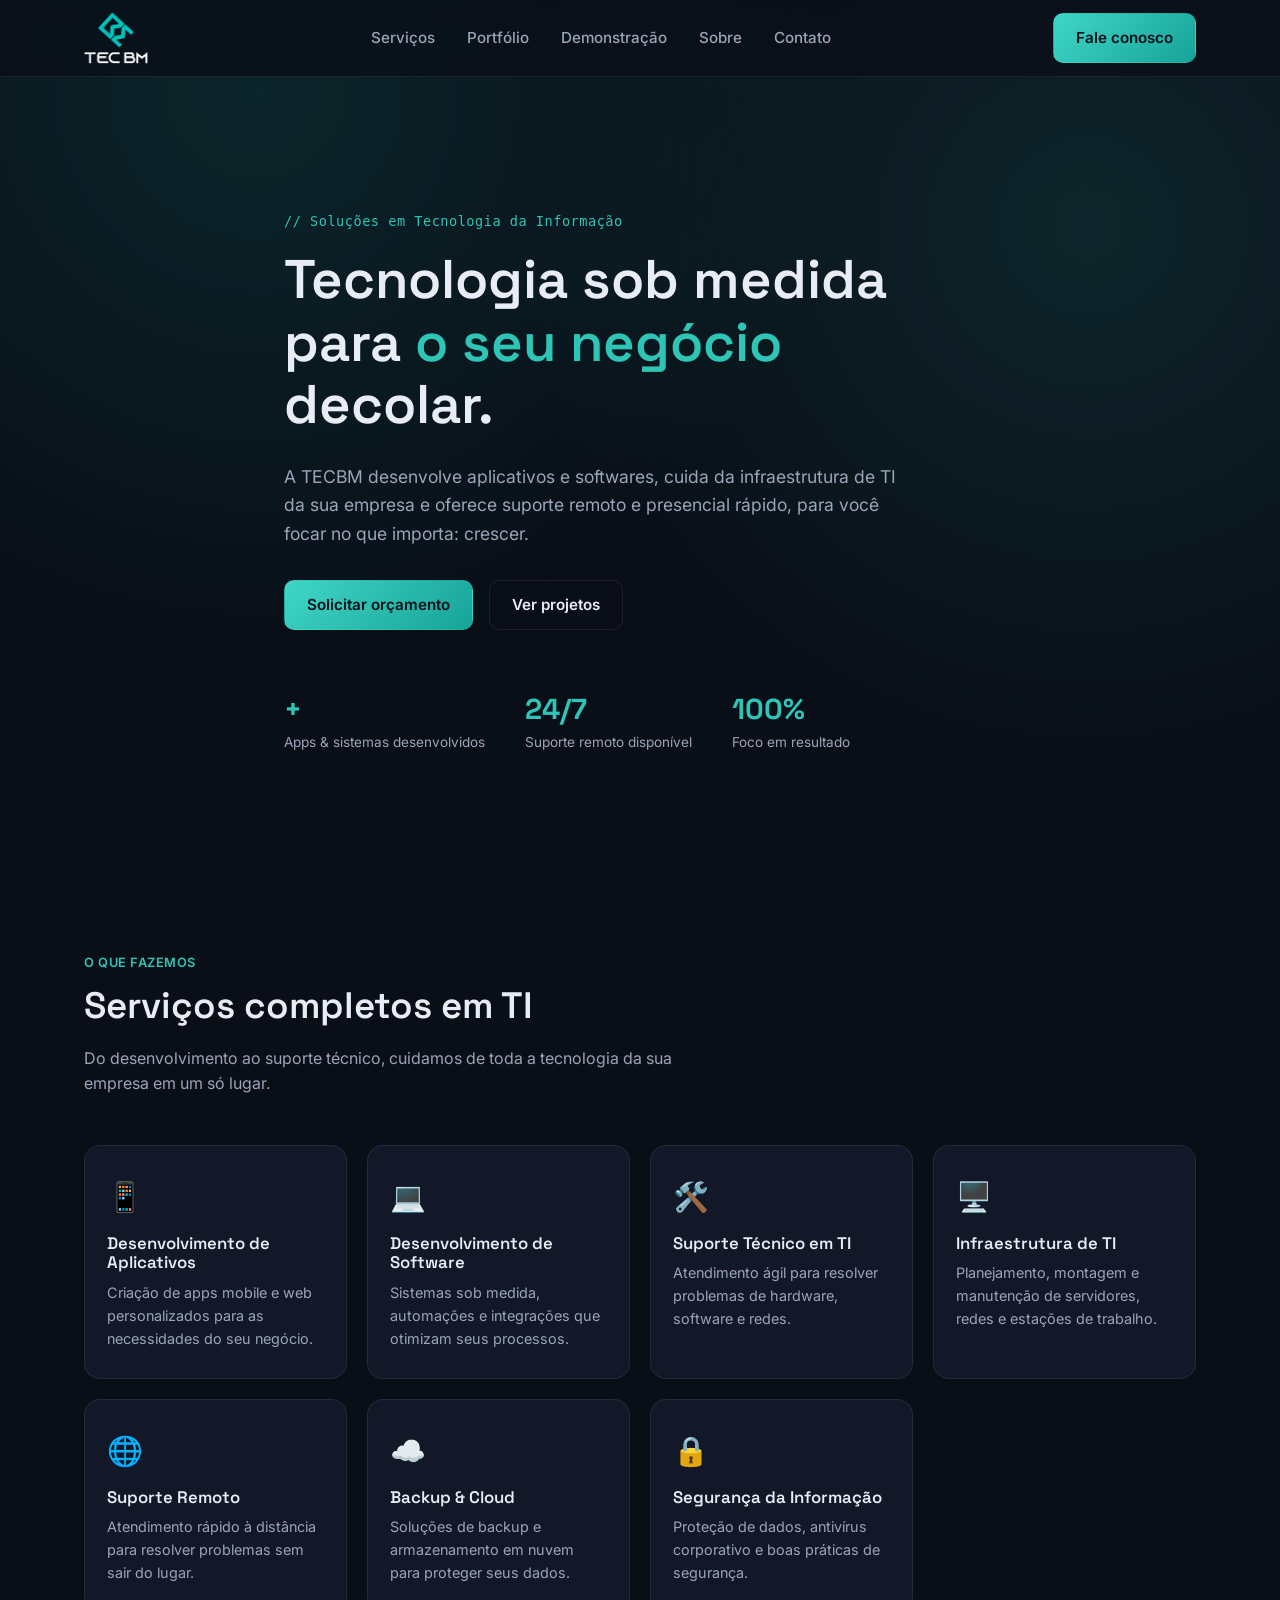
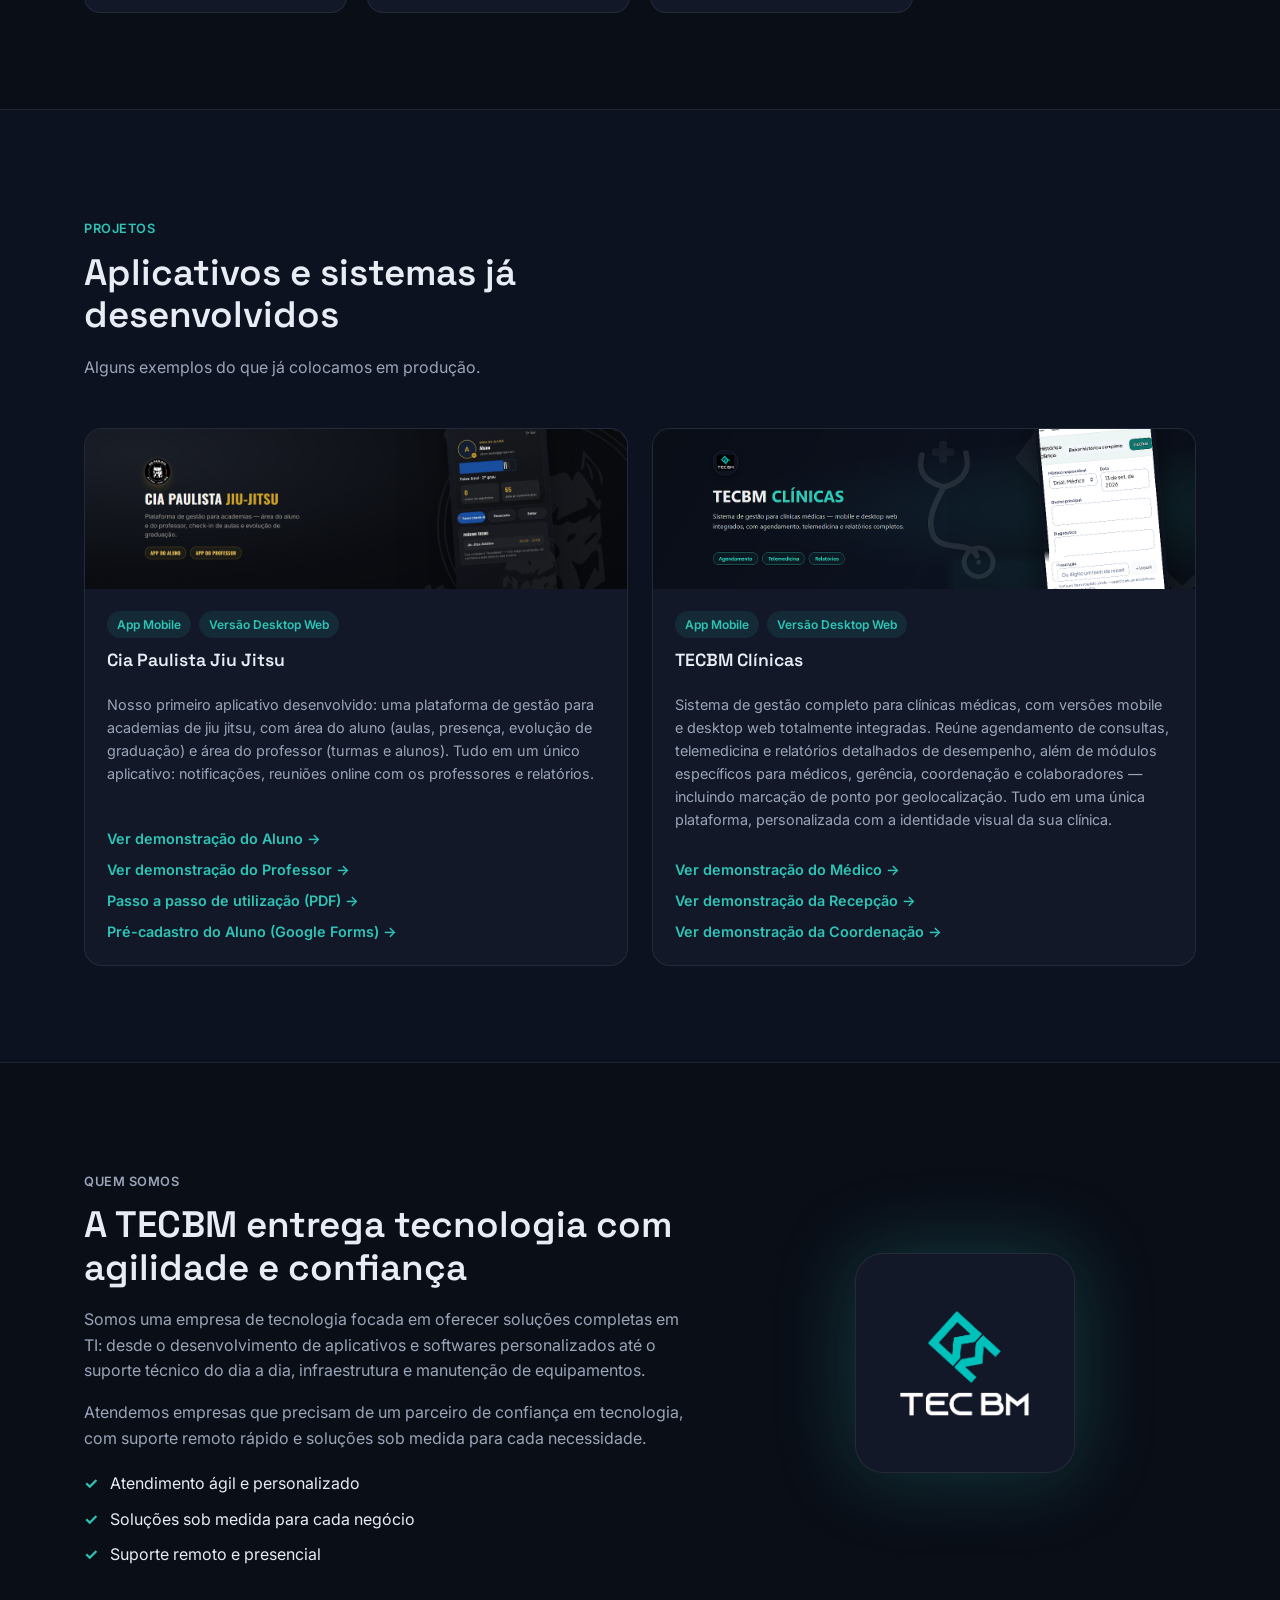
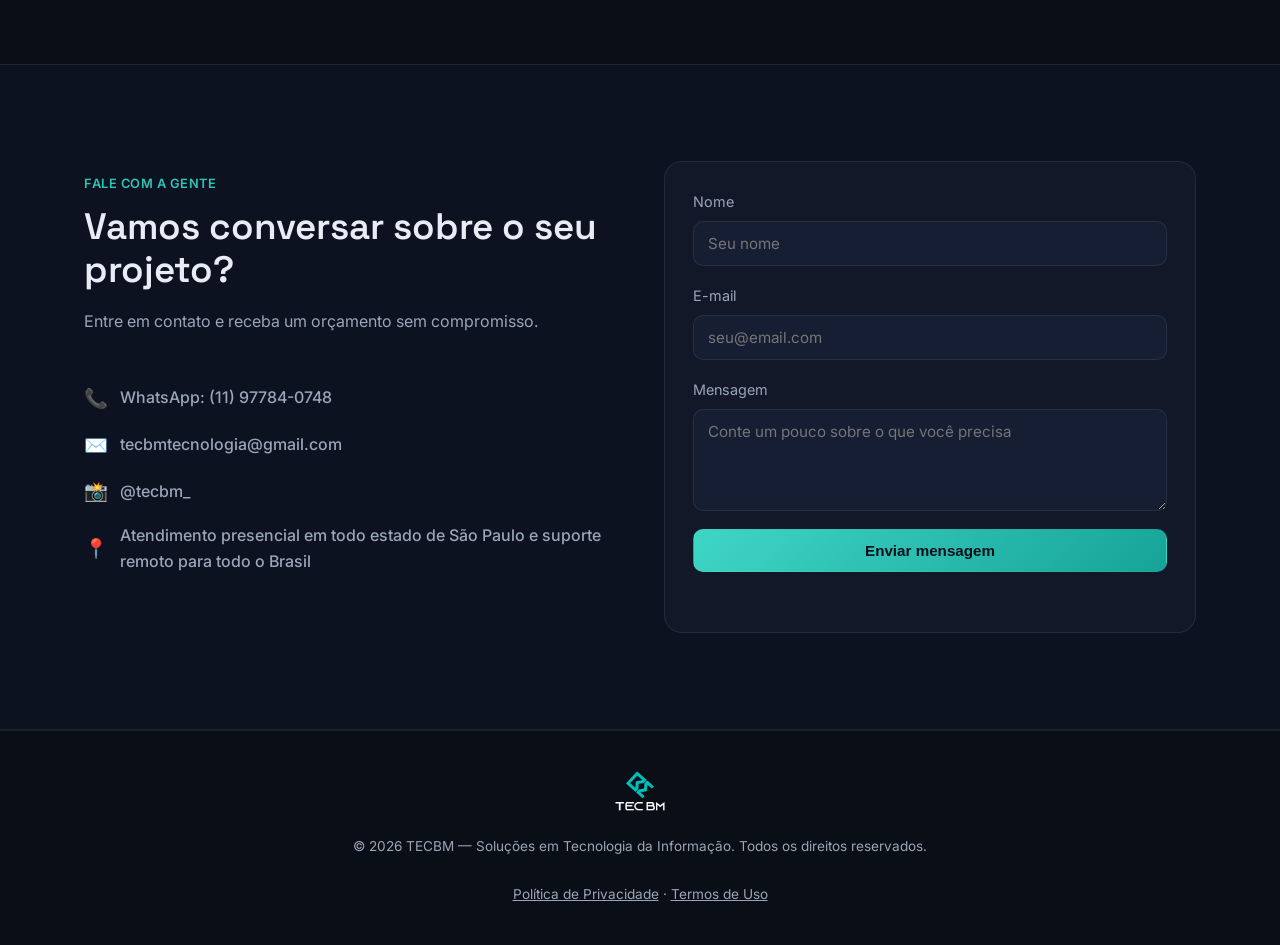
==== commit 1703afdf: "Melhora SEO, favicon, logo transparente e nitidez do banner TECBM Clínicas - Adiciona canonical, Ope" ====
--- a/index.html
+++ b/index.html
@@ -4,11 +4,55 @@
 <meta charset="UTF-8">
 <meta name="viewport" content="width=device-width, initial-scale=1.0">
 <title>TECBM | Soluções em Tecnologia da Informação</title>
-<meta name="description" content="TECBM - Desenvolvimento de aplicativos, softwares, suporte em TI, infraestrutura e suporte remoto.">
+<meta name="description" content="TECBM Soluções em Tecnologia da Informação: desenvolvimento de aplicativos e softwares, infraestrutura de TI, suporte técnico e suporte remoto para o seu negócio.">
+<meta name="robots" content="index, follow">
+<link rel="canonical" href="https://tecbm.com.br/">
+
+<meta property="og:type" content="website">
+<meta property="og:site_name" content="TECBM">
+<meta property="og:title" content="TECBM | Soluções em Tecnologia da Informação">
+<meta property="og:description" content="Desenvolvimento de aplicativos e softwares, infraestrutura de TI, suporte técnico e suporte remoto para o seu negócio.">
+<meta property="og:url" content="https://tecbm.com.br/">
+<meta property="og:image" content="https://tecbm.com.br/assets/logo.jpeg">
+<meta property="og:locale" content="pt_BR">
+<meta name="twitter:card" content="summary">
+<meta name="twitter:title" content="TECBM | Soluções em Tecnologia da Informação">
+<meta name="twitter:description" content="Desenvolvimento de aplicativos e softwares, infraestrutura de TI, suporte técnico e suporte remoto para o seu negócio.">
+<meta name="twitter:image" content="https://tecbm.com.br/assets/logo.jpeg">
+
 <link rel="preconnect" href="https://fonts.googleapis.com">
 <link href="https://fonts.googleapis.com/css2?family=Space+Grotesk:wght@400;500;600;700&family=Inter:wght@400;500;600&display=swap" rel="stylesheet">
-<link rel="stylesheet" href="style.css?v=2">
-<link rel="icon" href="assets/favicon.svg" type="image/svg+xml">
+<link rel="stylesheet" href="style.css?v=3">
+<link rel="icon" href="assets/favicon.ico?v=1" sizes="any">
+<link rel="icon" href="assets/favicon-16.png?v=1" type="image/png" sizes="16x16">
+<link rel="icon" href="assets/favicon-32.png?v=1" type="image/png" sizes="32x32">
+<link rel="icon" href="assets/favicon-48.png?v=1" type="image/png" sizes="48x48">
+<link rel="icon" href="assets/favicon-512.png?v=1" type="image/png" sizes="512x512">
+<link rel="apple-touch-icon" href="assets/apple-touch-icon.png?v=1">
+
+<script type="application/ld+json">
+{
+  "@context": "https://schema.org",
+  "@type": "Organization",
+  "name": "TECBM",
+  "alternateName": "TECBM Soluções em Tecnologia da Informação",
+  "url": "https://tecbm.com.br/",
+  "logo": "https://tecbm.com.br/assets/logo.jpeg",
+  "image": "https://tecbm.com.br/assets/logo.jpeg",
+  "description": "Empresa de tecnologia focada em desenvolvimento de aplicativos e softwares, infraestrutura de TI, suporte técnico e suporte remoto.",
+  "email": "tecbmtecnologia@gmail.com",
+  "telephone": "+5511977840748",
+  "areaServed": "BR",
+  "address": {
+    "@type": "PostalAddress",
+    "addressRegion": "SP",
+    "addressCountry": "BR"
+  },
+  "sameAs": [
+    "https://instagram.com/tecbm_"
+  ]
+}
+</script>
 </head>
 <body>
 
@@ -17,12 +61,13 @@
 <header class="site-header" id="header">
   <div class="container header-inner">
     <a href="#top" class="logo" aria-label="TECBM - página inicial">
-      <img src="assets/logo.jpeg" alt="TECBM" class="logo-img">
+      <img src="assets/logo.png" alt="TECBM" class="logo-img">
     </a>
 
     <nav class="nav" id="nav">
       <a href="#servicos">Serviços</a>
       <a href="#portfolio">Portfólio</a>
+      <a href="demonstracao.html">Demonstração</a>
       <a href="#sobre">Sobre</a>
       <a href="#contato">Contato</a>
     </nav>
@@ -138,7 +183,7 @@
 
         <article class="portfolio-card">
           <div class="portfolio-thumb">
-            <img src="assets/portfolio-tecbm-clinicas.png" alt="TECBM Clínicas - visão geral do médico" loading="lazy">
+            <img src="assets/portfolio-tecbm-clinicas.png?v=3" alt="TECBM Clínicas - visão geral do médico" loading="lazy">
           </div>
           <div class="portfolio-body">
             <div class="tag-group">
@@ -174,7 +219,7 @@
       </div>
       <div class="about-visual" aria-hidden="true">
         <div class="glow-card">
-          <img src="assets/logo.jpeg" alt="" class="glow-logo">
+          <img src="assets/logo.png" alt="" class="glow-logo">
         </div>
       </div>
     </div>
@@ -228,7 +273,7 @@
 <footer class="site-footer">
   <div class="container footer-inner">
     <div class="logo footer-logo">
-      <img src="assets/logo.jpeg" alt="TECBM" class="logo-img footer-logo-img">
+      <img src="assets/logo.png" alt="TECBM" class="logo-img footer-logo-img">
     </div>
     <p>© <span id="year"></span> TECBM — Soluções em Tecnologia da Informação. Todos os direitos reservados.</p>
     <p class="footer-legal"><a href="privacidade.html">Política de Privacidade</a> · <a href="termos.html">Termos de Uso</a></p>
--- a/style.css
+++ b/style.css
@@ -90,7 +90,7 @@
   gap: 24px;
 }
 .logo{ display:flex; align-items:center; gap:10px; }
-.logo-img{ height: 52px; width:auto; mix-blend-mode: screen; }
+.logo-img{ height: 52px; width:auto; }
 .footer-logo-img{ height: 40px; }
 .nav{ display:flex; gap: 32px; flex:1; justify-content:center; }
 .nav a{ color: var(--text-dim); font-weight:500; font-size:.95rem; transition: color .15s ease; }
@@ -233,7 +233,7 @@
   display:flex; align-items:center; justify-content:center;
   box-shadow: 0 0 80px rgba(46,196,182,0.25);
 }
-.glow-logo{ width: 60%; height:auto; mix-blend-mode: screen; }
+.glow-logo{ width: 60%; height:auto; }
 
 /* Contact */
 .contact-inner{
@@ -299,6 +299,58 @@
 .footer-legal{ margin:0; }
 .footer-legal a{ color: var(--text-dim); text-decoration: underline; }
 .footer-legal a:hover{ color: var(--text); }
+
+/* Demonstração em vídeo */
+.demo-hero{ padding: 100px 0 60px; text-align:center; }
+.demo-hero-inner{ max-width: 720px; margin: 0 auto; }
+.demo-hero .section-desc{ margin: 0 auto; }
+
+.demo-showcase{ display:flex; flex-direction:column; gap: 96px; }
+.demo-block{
+  display:grid;
+  grid-template-columns: 1.1fr 1fr;
+  gap: 40px;
+  align-items:center;
+}
+.demo-block.reverse .demo-video{ order: 2; }
+.demo-block.reverse .demo-info{ order: 1; }
+
+.demo-video{
+  position:relative;
+  border-radius: 18px;
+  overflow:hidden;
+  border: 1px solid var(--border);
+  background: var(--surface);
+  box-shadow: 0 20px 60px rgba(0,0,0,0.35);
+}
+.demo-video video, .demo-video img{ width:100%; display:block; }
+.video-frame{ position:relative; }
+.video-badge{
+  position:absolute;
+  left:16px; bottom:16px;
+  background: rgba(10,14,23,0.85);
+  border: 1px solid var(--border);
+  color: var(--text);
+  font-size: .8rem;
+  font-weight:600;
+  padding: 6px 12px;
+  border-radius: 999px;
+}
+
+.demo-info h3{ font-size: 1.5rem; margin-bottom: 6px; }
+.demo-info .section-tag{ margin-bottom: 8px; }
+.demo-info p.demo-desc{ color: var(--text-dim); margin-bottom: 20px; }
+.demo-feature-list{ display:flex; flex-direction:column; gap:10px; margin-bottom: 28px; }
+.demo-feature-list li{ padding-left: 26px; position:relative; color: var(--text); font-size: .95rem; }
+.demo-feature-list li::before{ content: "✓"; position:absolute; left:0; color: var(--cyan); font-weight:700; }
+.demo-actions{ display:flex; gap:14px; flex-wrap:wrap; }
+
+.demo-cta{ text-align:center; padding-top: 40px; }
+
+@media (max-width: 900px){
+  .demo-block, .demo-block.reverse{ grid-template-columns: 1fr; }
+  .demo-block.reverse .demo-video, .demo-block.reverse .demo-info{ order: initial; }
+}
 
 /* Páginas legais (privacidade, termos) */
 .legal-page{ max-width: 760px; margin: 0 auto; padding: 64px 24px 80px; }
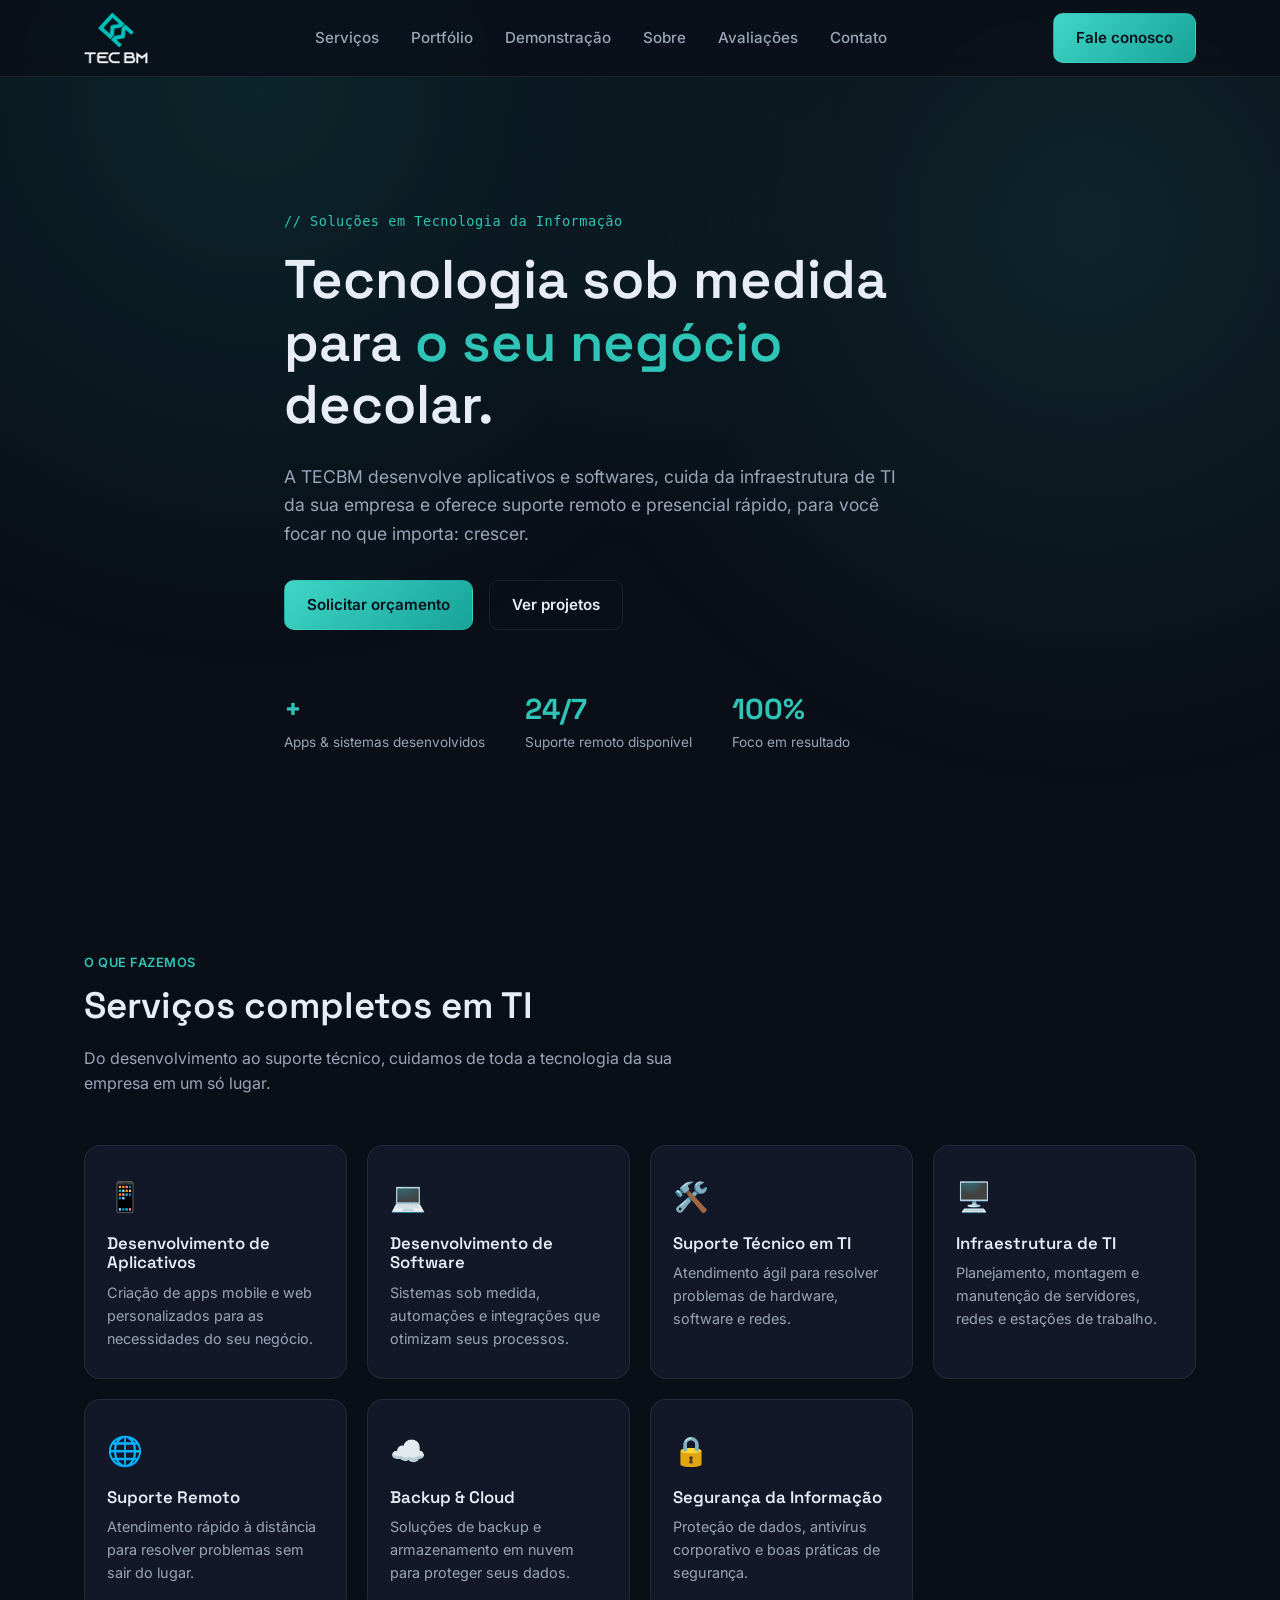
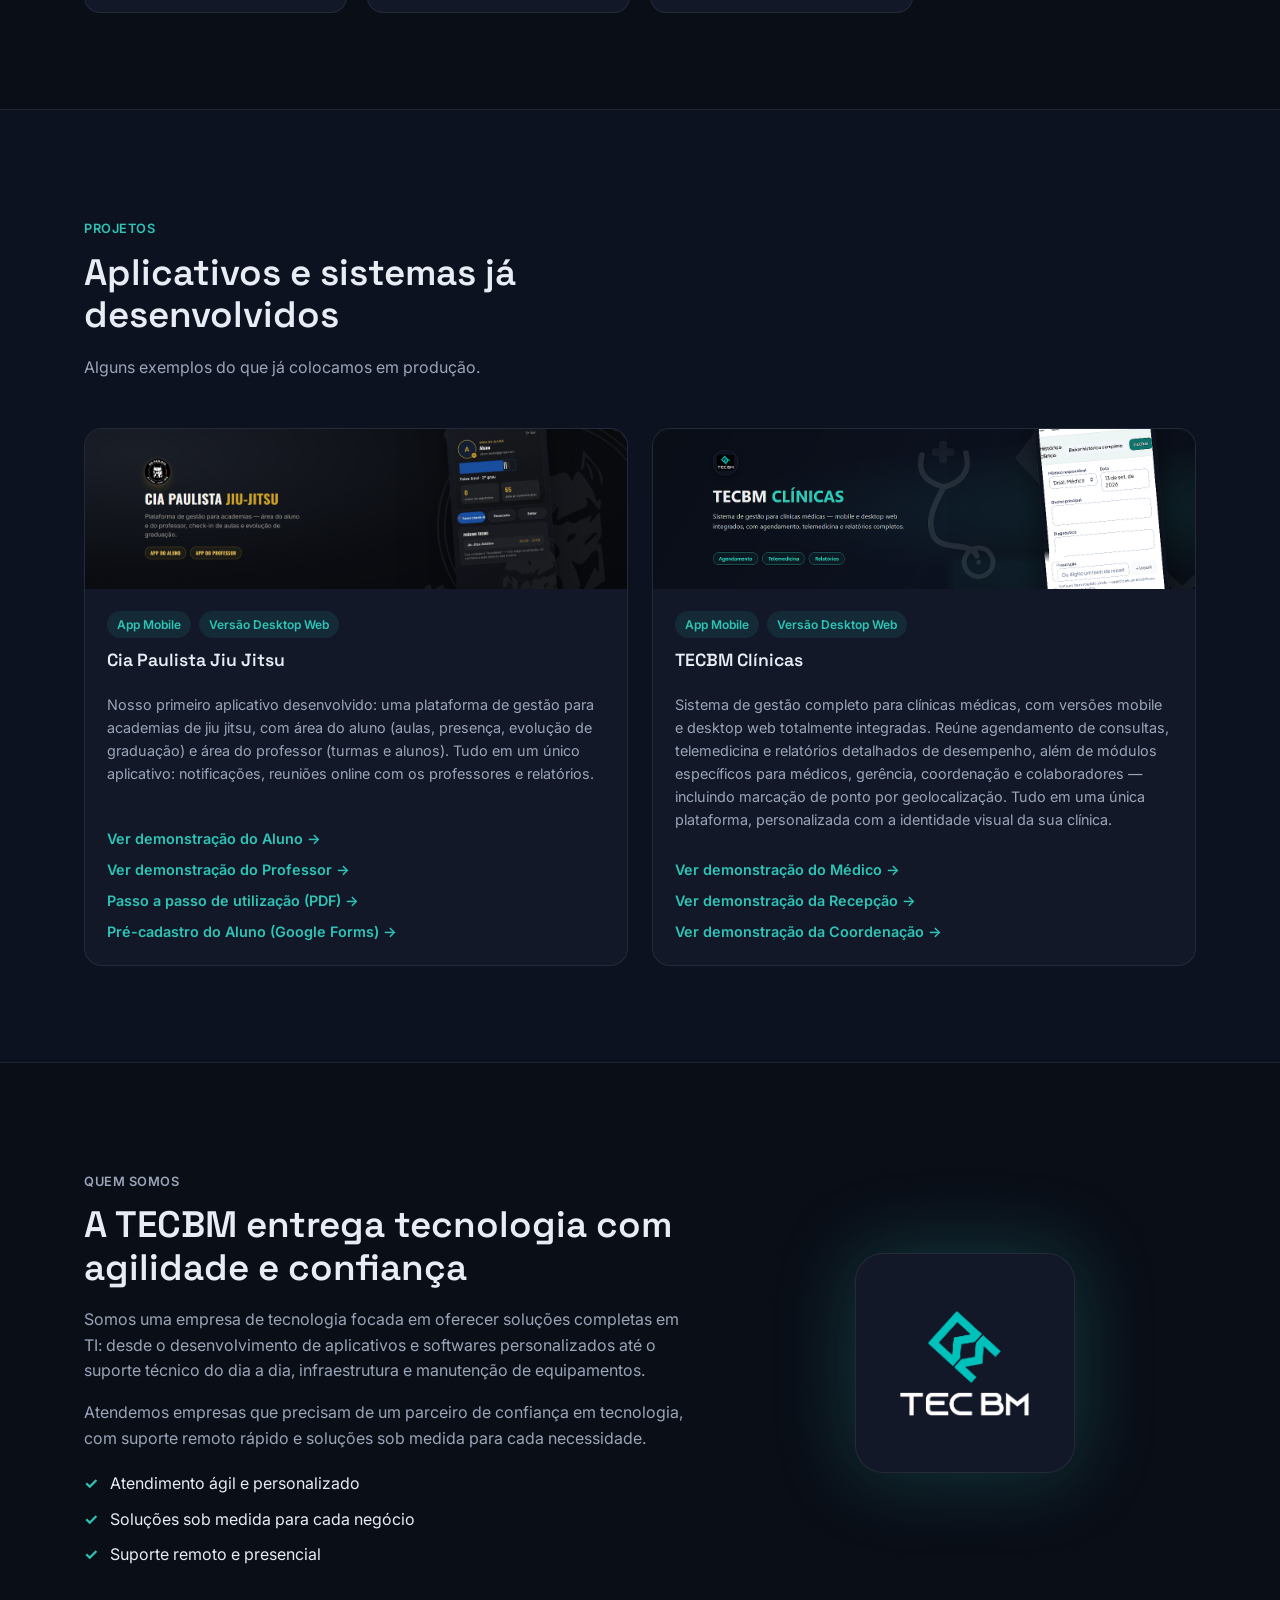
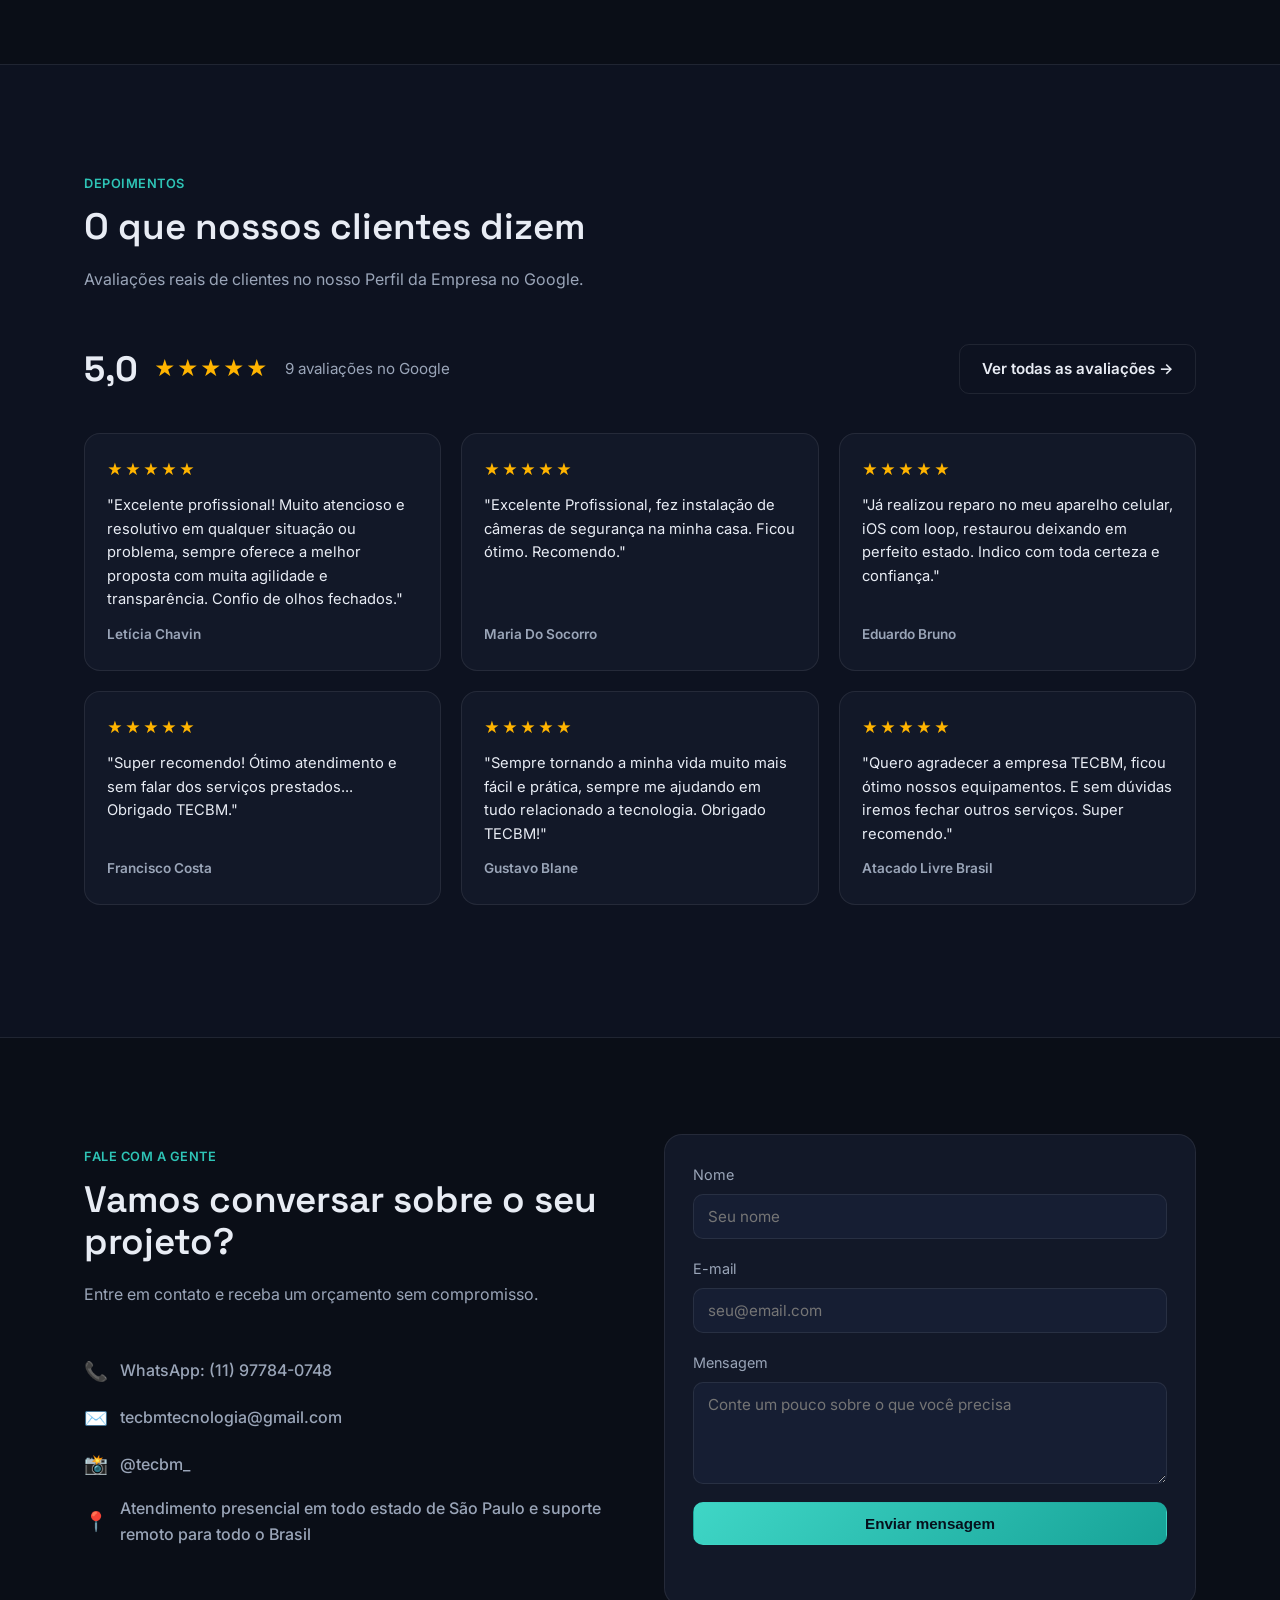
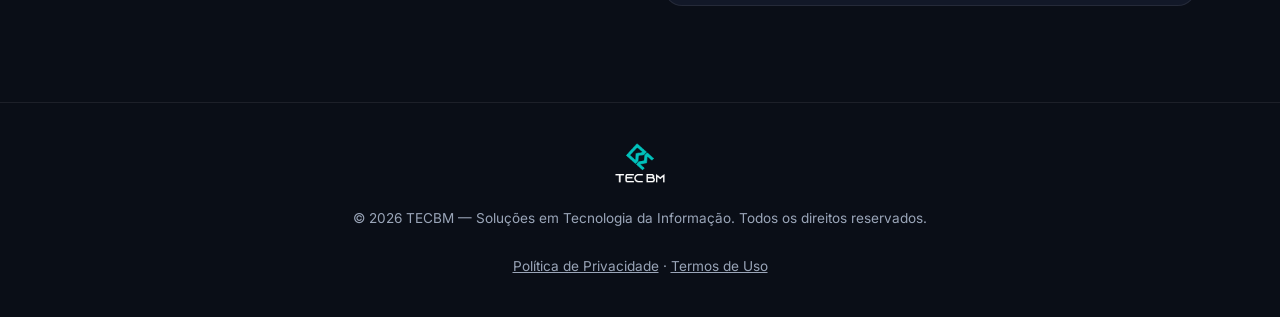
==== commit 3a8fc49e: "Adiciona seção de avaliações do Google na página inicial - Nova seção "Avaliações" com nota 5,0 (9 a" ====
--- a/index.html
+++ b/index.html
@@ -50,7 +50,13 @@
   },
   "sameAs": [
     "https://instagram.com/tecbm_"
-  ]
+  ],
+  "aggregateRating": {
+    "@type": "AggregateRating",
+    "ratingValue": "5.0",
+    "bestRating": "5",
+    "reviewCount": "9"
+  }
 }
 </script>
 </head>
@@ -69,6 +75,7 @@
       <a href="#portfolio">Portfólio</a>
       <a href="demonstracao.html">Demonstração</a>
       <a href="#sobre">Sobre</a>
+      <a href="#avaliacoes">Avaliações</a>
       <a href="#contato">Contato</a>
     </nav>
 
@@ -225,8 +232,62 @@
     </div>
   </section>
 
+  <!-- AVALIAÇÕES -->
+  <section class="section section-alt" id="avaliacoes">
+    <div class="container">
+      <p class="section-tag">Depoimentos</p>
+      <h2 class="section-title">O que nossos clientes dizem</h2>
+      <p class="section-desc">Avaliações reais de clientes no nosso Perfil da Empresa no Google.</p>
+
+      <div class="reviews-summary">
+        <span class="reviews-score">5,0</span>
+        <span class="reviews-stars" aria-hidden="true">★★★★★</span>
+        <span class="reviews-count">9 avaliações no Google</span>
+        <a href="https://share.google/tiaU5jgQYbumXrYlc" target="_blank" rel="noopener" class="btn btn-ghost">Ver todas as avaliações →</a>
+      </div>
+
+      <div class="reviews-grid">
+        <article class="review-card">
+          <div class="review-stars" aria-hidden="true">★★★★★</div>
+          <p>"Excelente profissional! Muito atencioso e resolutivo em qualquer situação ou problema, sempre oferece a melhor proposta com muita agilidade e transparência. Confio de olhos fechados."</p>
+          <div class="review-author">Letícia Chavin</div>
+        </article>
+
+        <article class="review-card">
+          <div class="review-stars" aria-hidden="true">★★★★★</div>
+          <p>"Excelente Profissional, fez instalação de câmeras de segurança na minha casa. Ficou ótimo. Recomendo."</p>
+          <div class="review-author">Maria Do Socorro</div>
+        </article>
+
+        <article class="review-card">
+          <div class="review-stars" aria-hidden="true">★★★★★</div>
+          <p>"Já realizou reparo no meu aparelho celular, iOS com loop, restaurou deixando em perfeito estado. Indico com toda certeza e confiança."</p>
+          <div class="review-author">Eduardo Bruno</div>
+        </article>
+
+        <article class="review-card">
+          <div class="review-stars" aria-hidden="true">★★★★★</div>
+          <p>"Super recomendo! Ótimo atendimento e sem falar dos serviços prestados... Obrigado TECBM."</p>
+          <div class="review-author">Francisco Costa</div>
+        </article>
+
+        <article class="review-card">
+          <div class="review-stars" aria-hidden="true">★★★★★</div>
+          <p>"Sempre tornando a minha vida muito mais fácil e prática, sempre me ajudando em tudo relacionado a tecnologia. Obrigado TECBM!"</p>
+          <div class="review-author">Gustavo Blane</div>
+        </article>
+
+        <article class="review-card">
+          <div class="review-stars" aria-hidden="true">★★★★★</div>
+          <p>"Quero agradecer a empresa TECBM, ficou ótimo nossos equipamentos. E sem dúvidas iremos fechar outros serviços. Super recomendo."</p>
+          <div class="review-author">Atacado Livre Brasil</div>
+        </article>
+      </div>
+    </div>
+  </section>
+
   <!-- CONTATO -->
-  <section class="section section-alt" id="contato">
+  <section class="section" id="contato">
     <div class="container contact-inner">
       <div class="contact-info">
         <p class="section-tag">Fale com a gente</p>
--- a/style.css
+++ b/style.css
@@ -235,6 +235,39 @@
 }
 .glow-logo{ width: 60%; height:auto; }
 
+/* Reviews */
+.reviews-summary{
+  display:flex;
+  align-items:center;
+  gap:16px;
+  flex-wrap:wrap;
+  margin-bottom: 36px;
+}
+.reviews-score{ font-family: var(--font-head); font-size: 2.2rem; font-weight:700; }
+.reviews-stars{ color:#ffb400; font-size: 1.3rem; letter-spacing:2px; }
+.reviews-count{ color: var(--text-dim); font-size: .95rem; }
+.reviews-summary .btn{ margin-left:auto; }
+.reviews-grid{
+  display:grid;
+  grid-template-columns: repeat(3, 1fr);
+  gap: 20px;
+  margin-bottom: 36px;
+}
+.review-card{
+  background: var(--surface);
+  border: 1px solid var(--border);
+  border-radius: 16px;
+  padding: 24px 22px;
+  display:flex;
+  flex-direction:column;
+  gap: 12px;
+}
+.review-card .review-stars{ color:#ffb400; font-size: .95rem; letter-spacing:2px; }
+.review-card p{ color: var(--text); font-size: .92rem; flex:1; margin:0; }
+.review-author{ display:flex; align-items:center; justify-content:space-between; color: var(--text-dim); font-size: .85rem; font-weight:600; }
+.review-source{ display:inline-flex; align-items:center; }
+.reviews-cta{ text-align:center; }
+
 /* Contact */
 .contact-inner{
   display:grid;
@@ -368,6 +401,7 @@
   .portfolio-grid{ grid-template-columns: 1fr; }
   .about-inner, .contact-inner{ grid-template-columns: 1fr; }
   .about-visual{ order:-1; }
+  .reviews-grid{ grid-template-columns: 1fr 1fr; }
 }
 
 @media (max-width: 720px){
@@ -375,6 +409,8 @@
   .menu-toggle{ display:flex; }
   .cards-grid{ grid-template-columns: 1fr; }
   .hero{ padding: 90px 0 60px; }
+  .reviews-grid{ grid-template-columns: 1fr; }
+  .reviews-summary .btn{ margin-left:0; }
 
   body.nav-open .nav{
     display:flex;
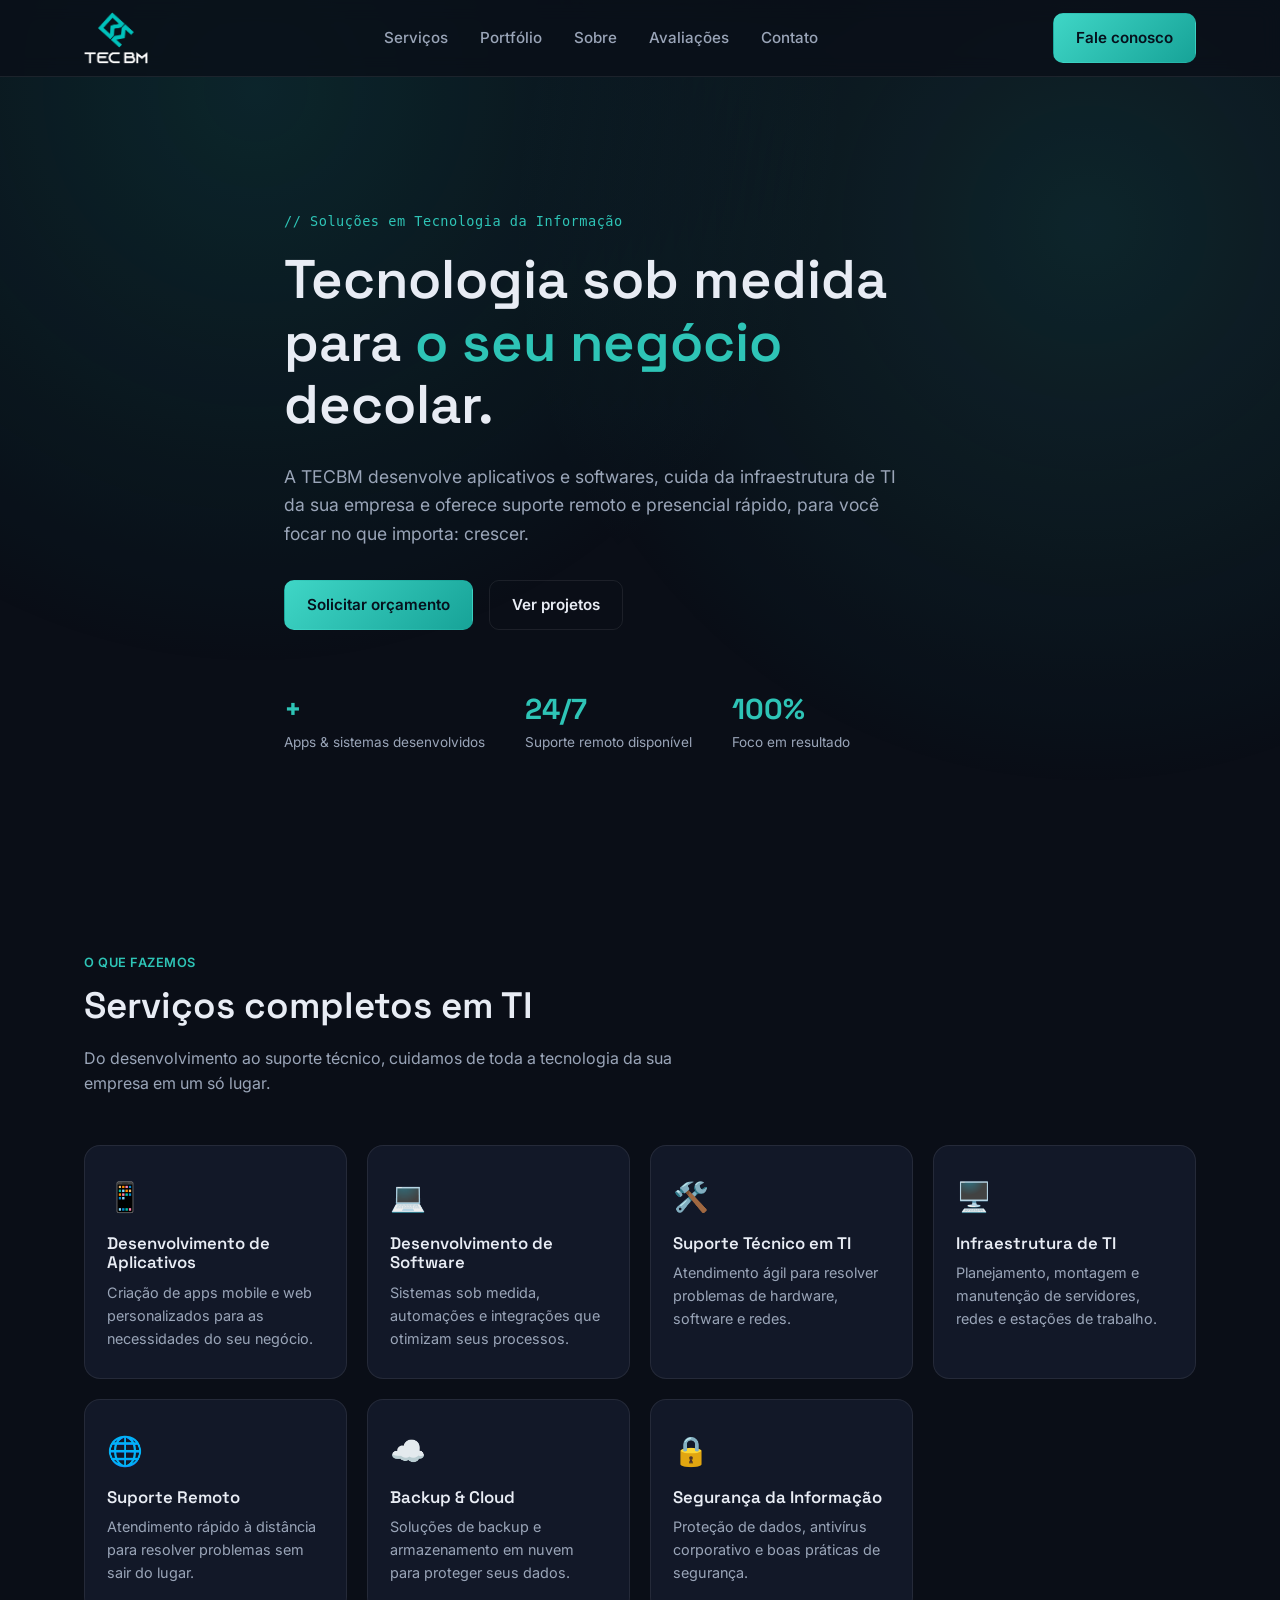
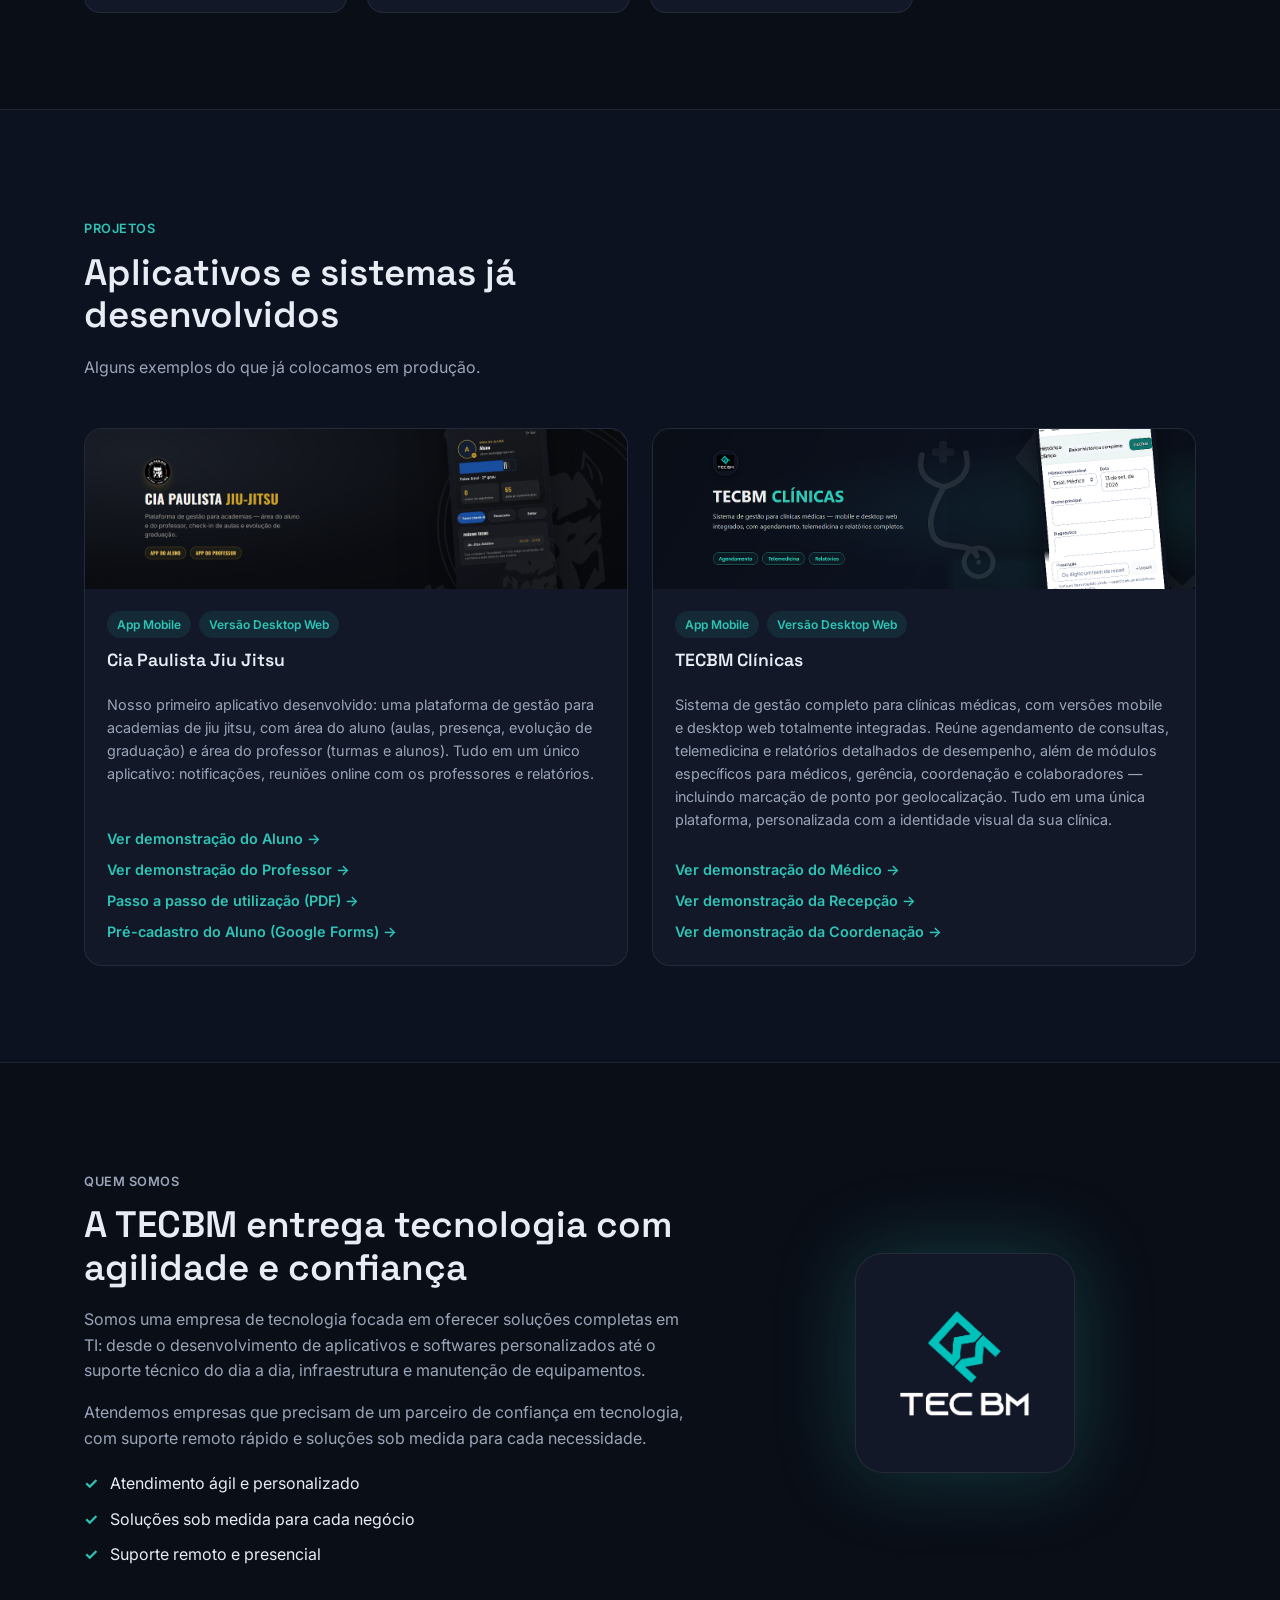
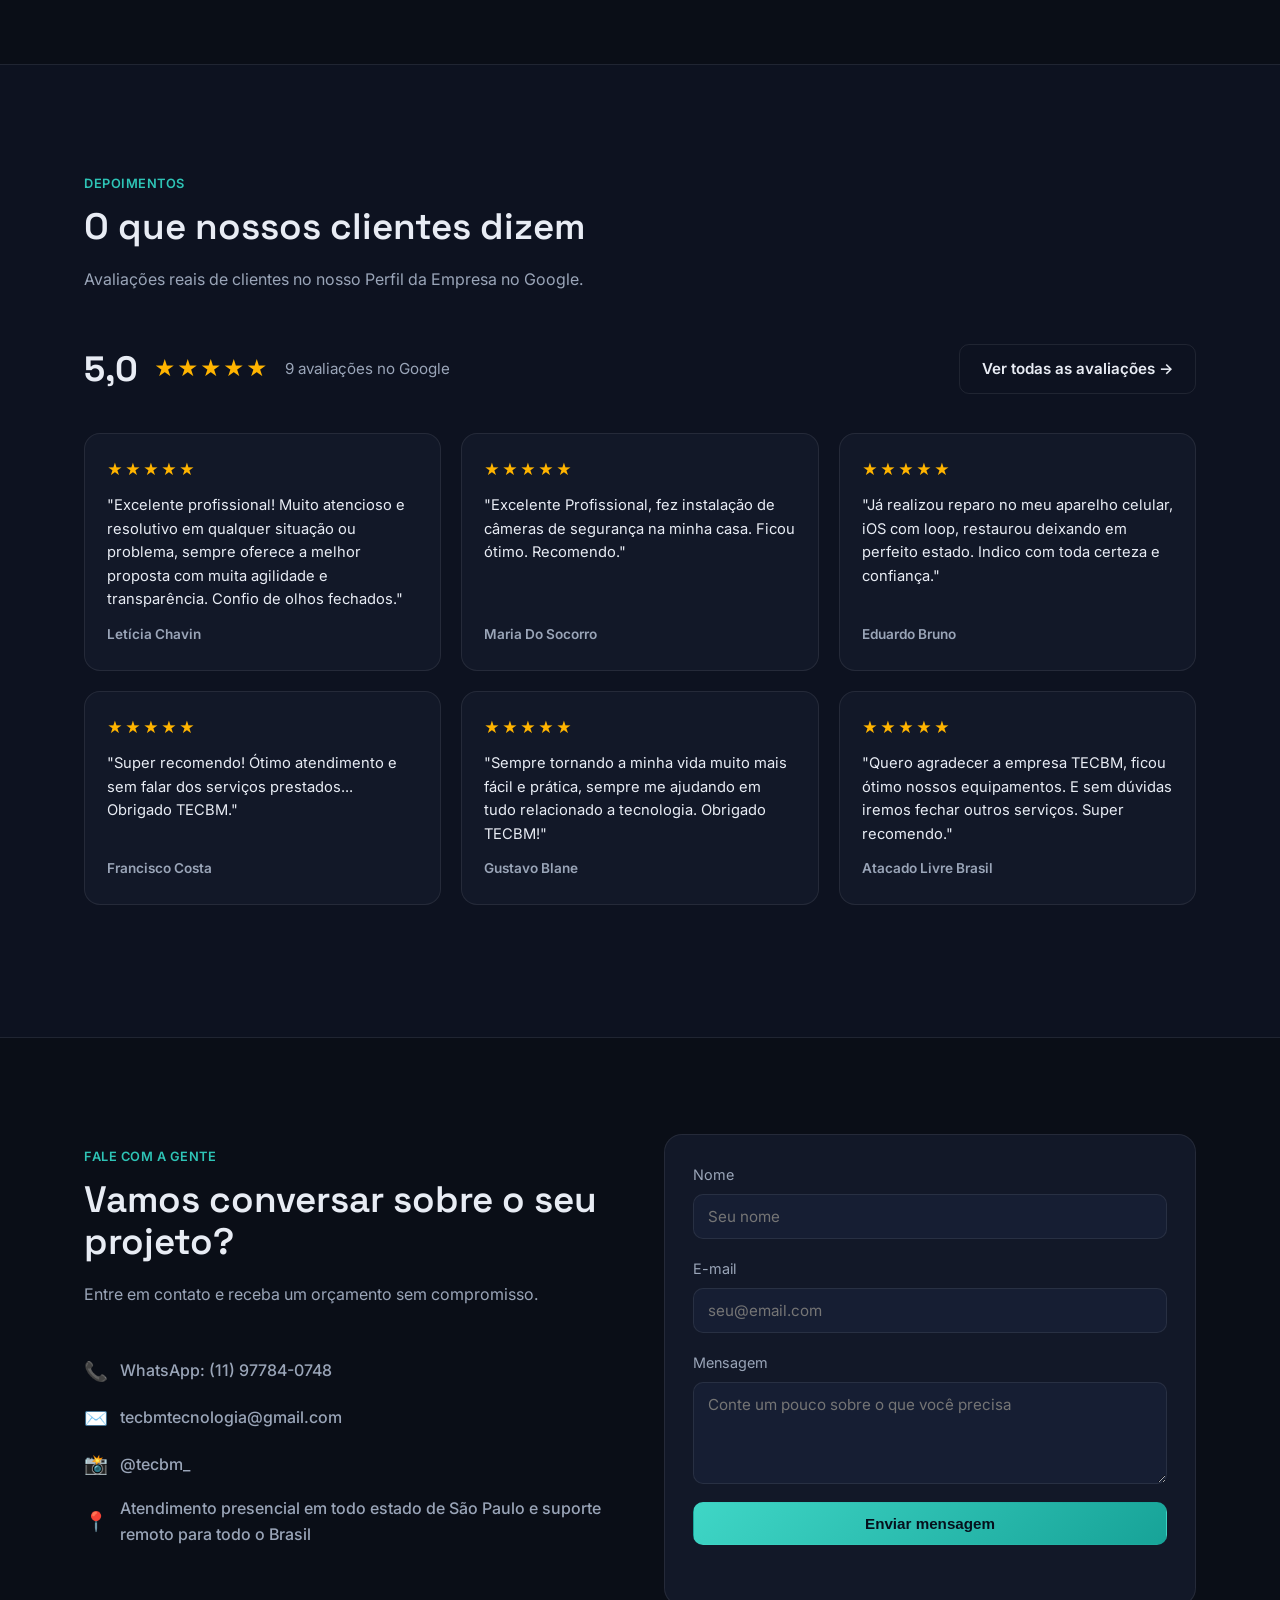
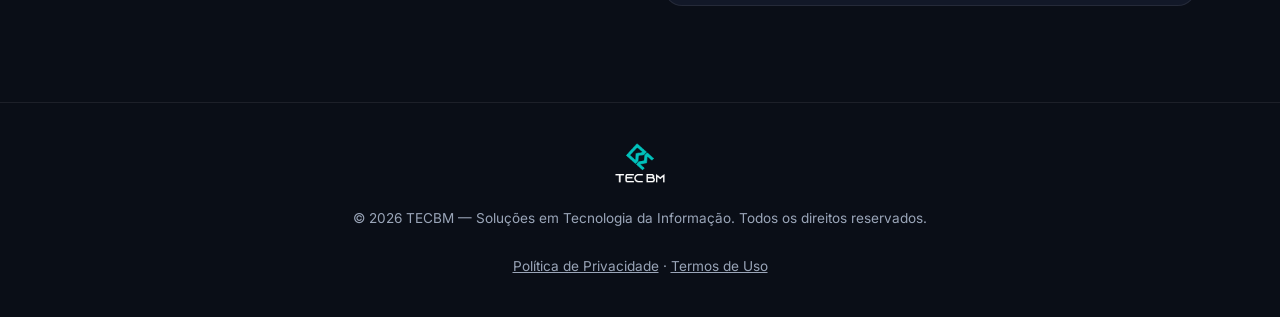
==== commit 7d83dab5: "Remove a aba/página de Demonstração, mantendo só o Portfólio As demonstrações em vídeo dos projetos " ====
--- a/index.html
+++ b/index.html
@@ -73,7 +73,6 @@
     <nav class="nav" id="nav">
       <a href="#servicos">Serviços</a>
       <a href="#portfolio">Portfólio</a>
-      <a href="demonstracao.html">Demonstração</a>
       <a href="#sobre">Sobre</a>
       <a href="#avaliacoes">Avaliações</a>
       <a href="#contato">Contato</a>
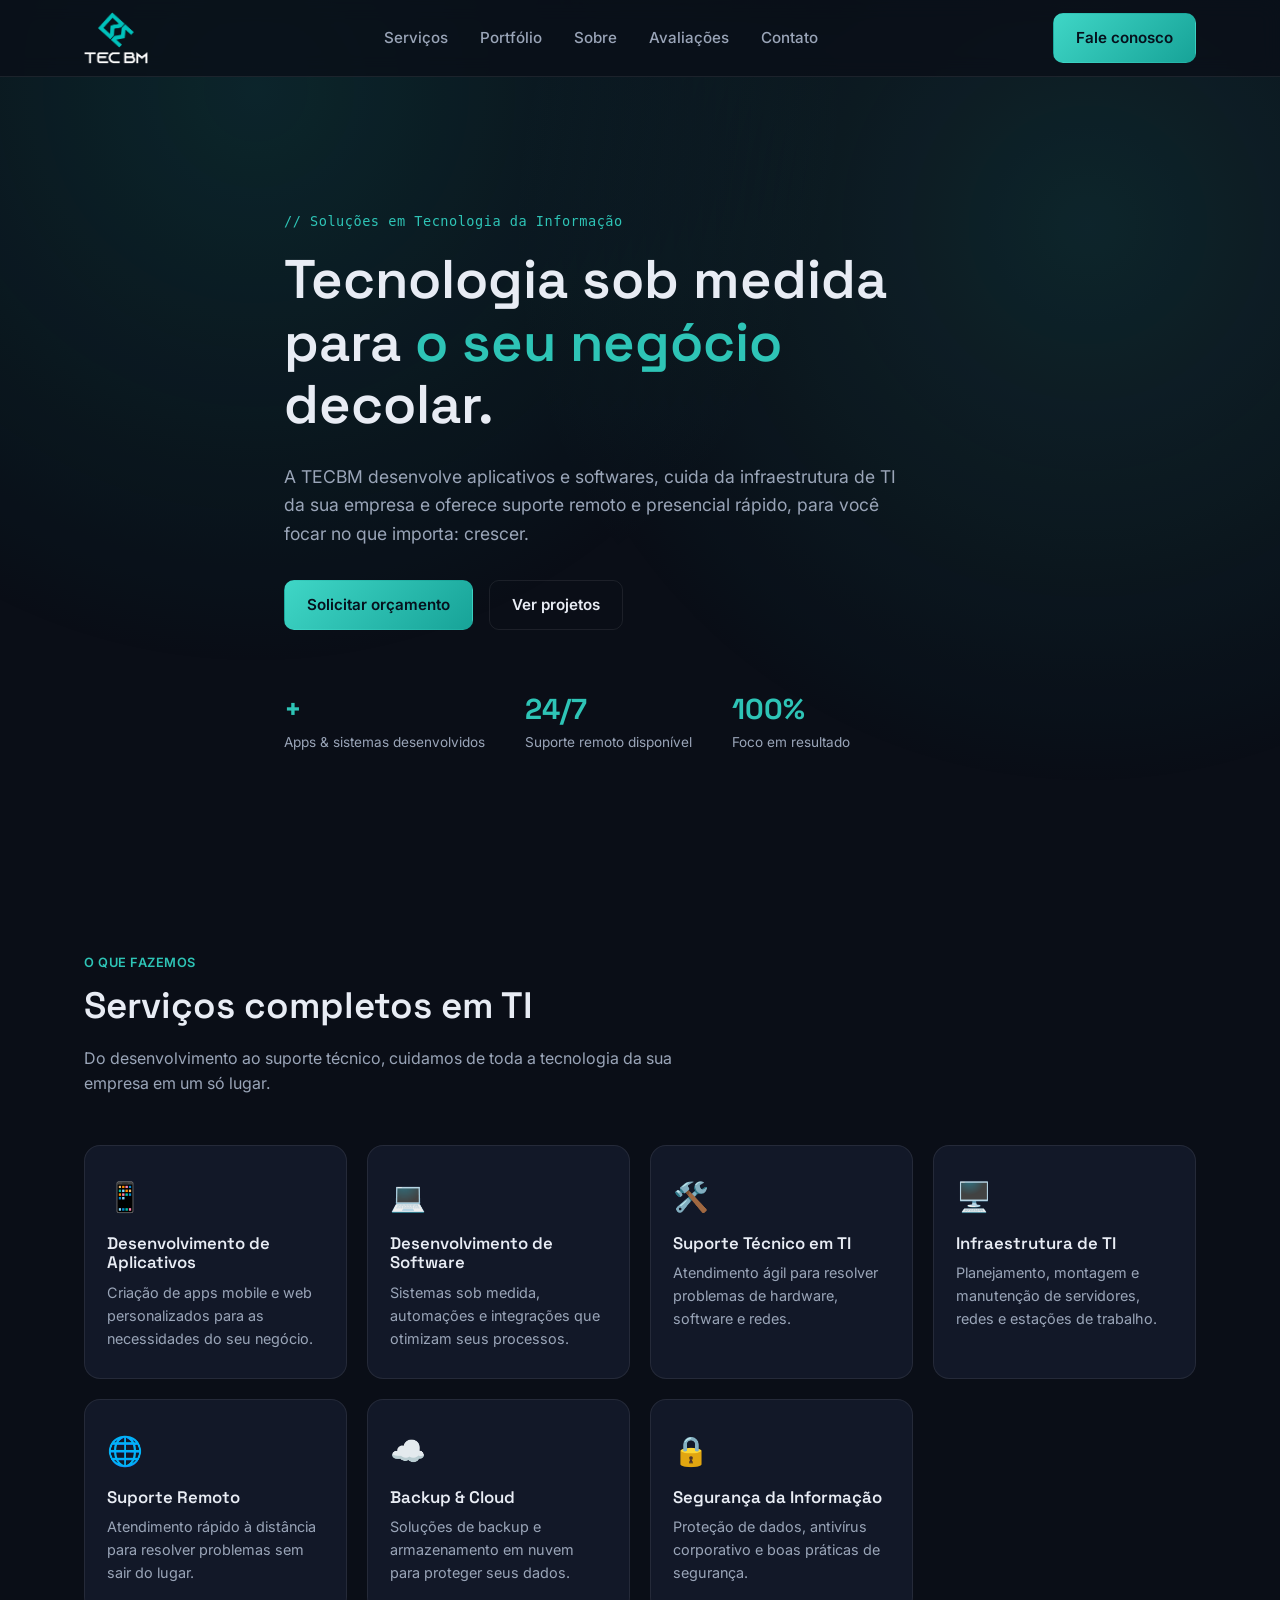
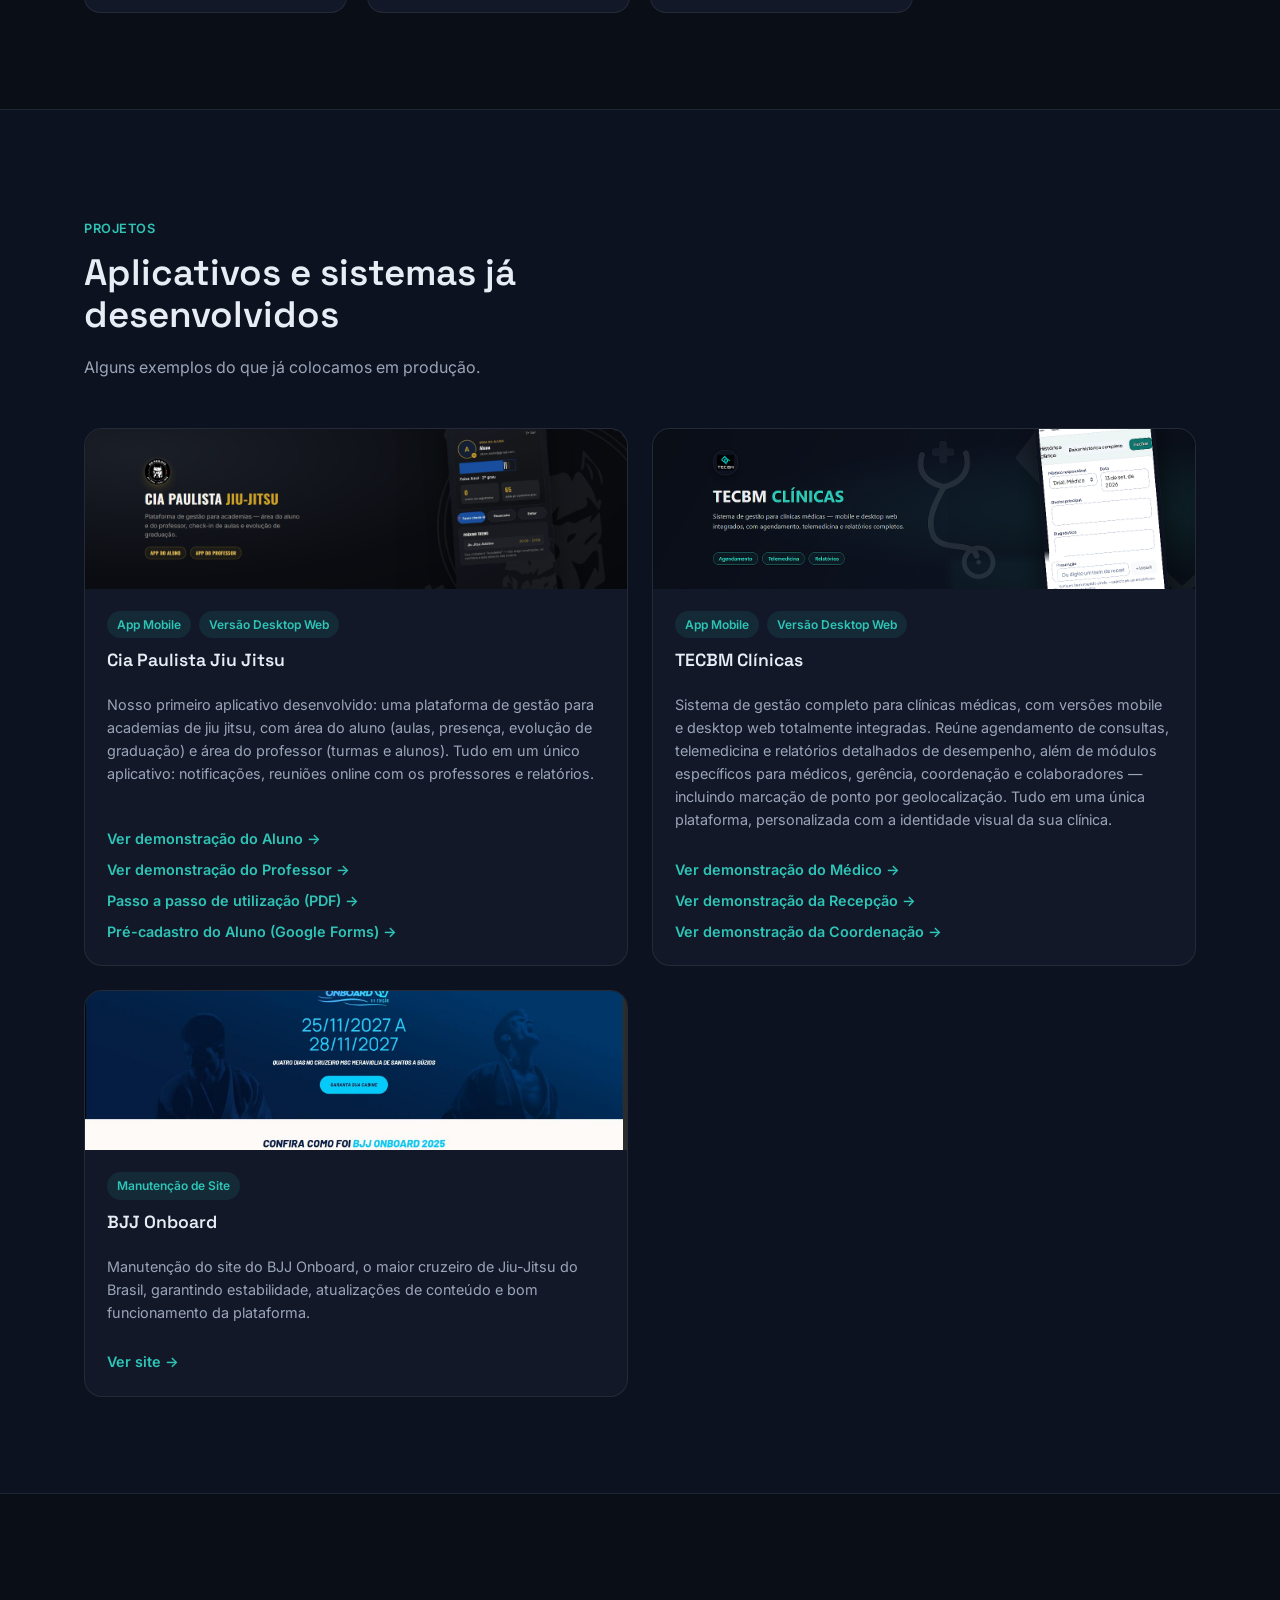
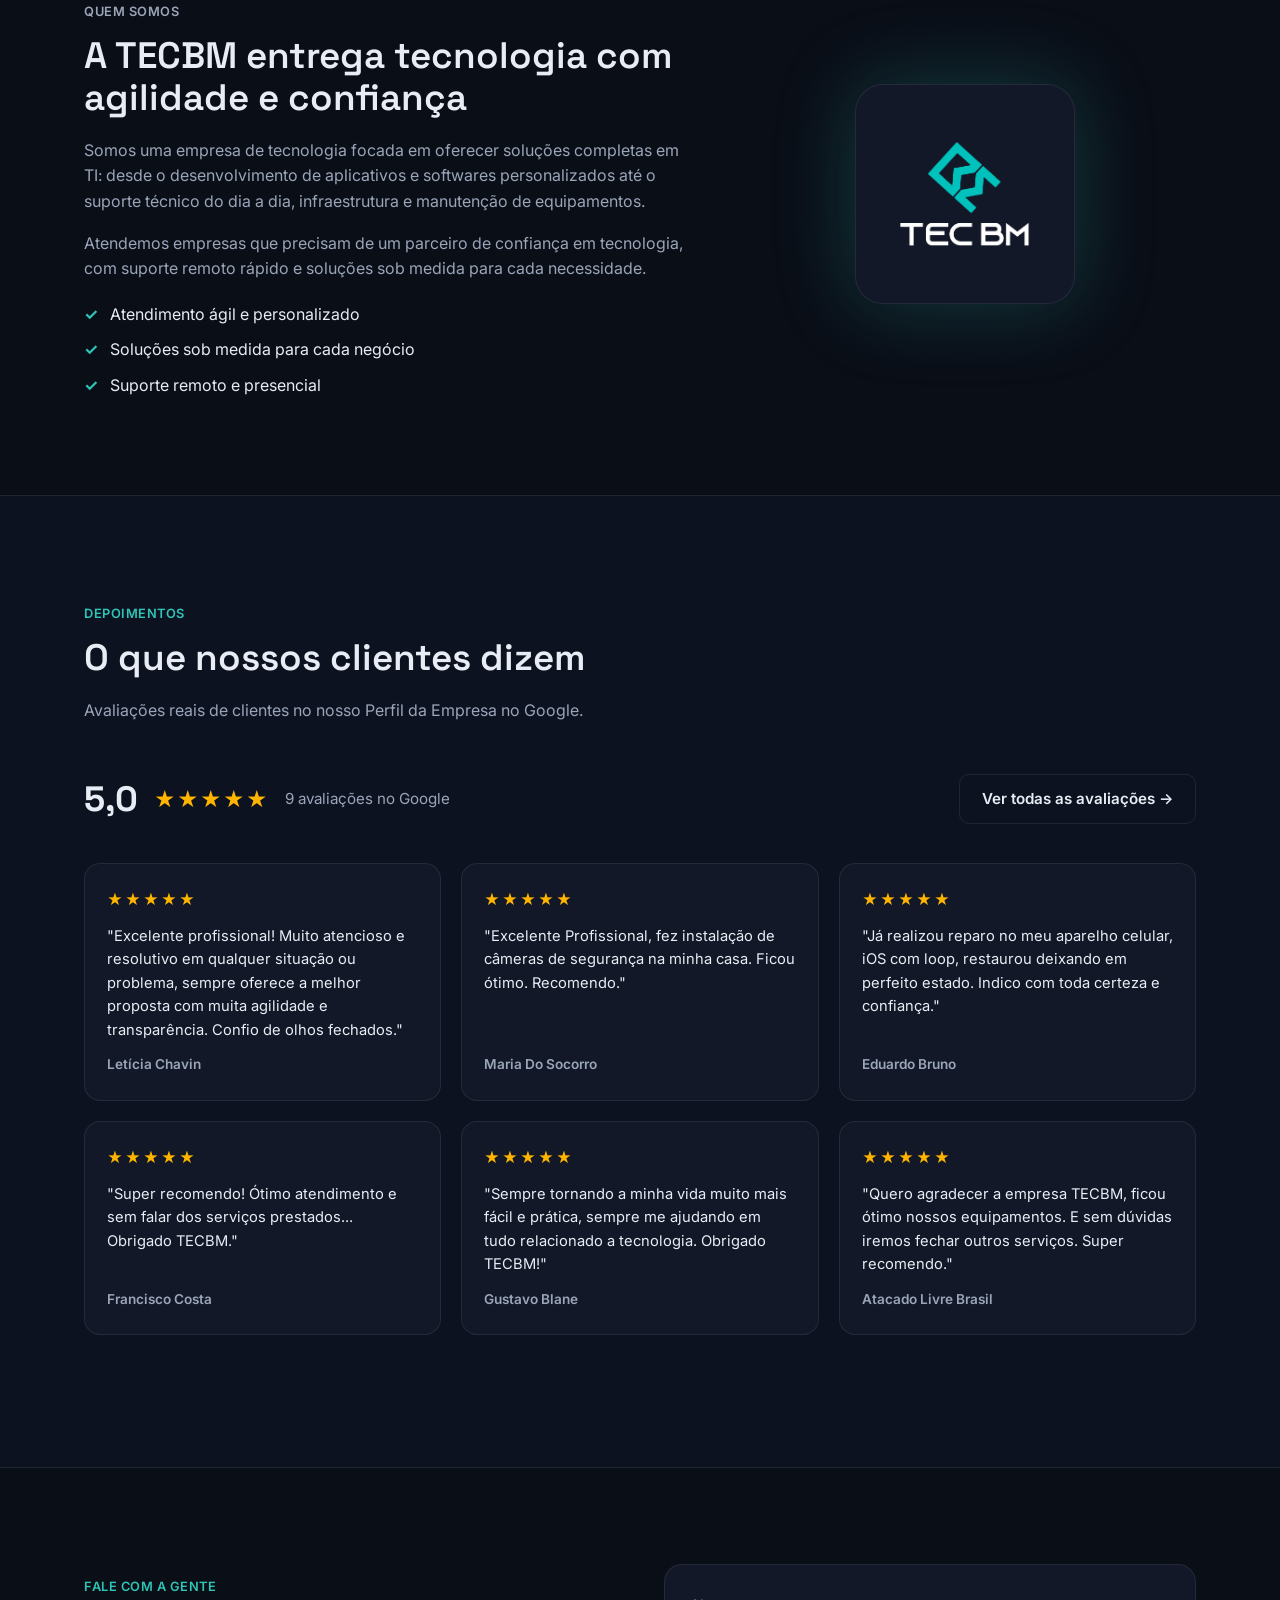
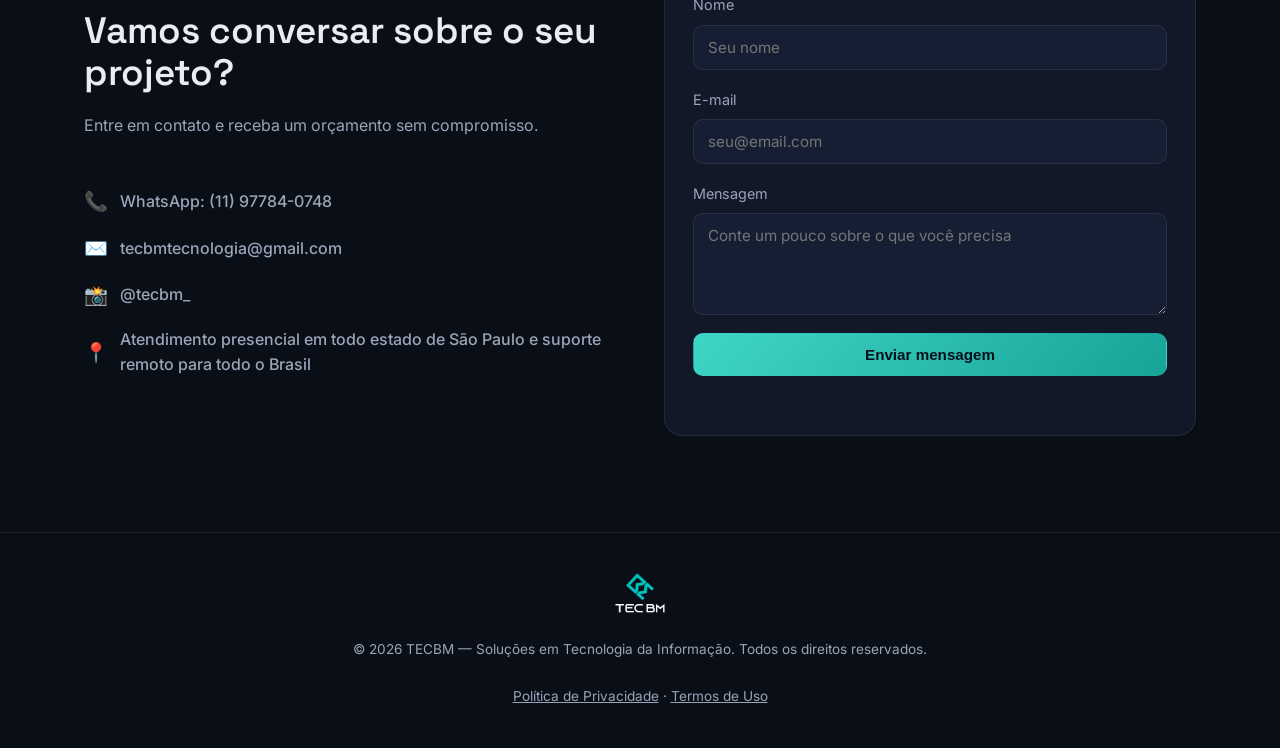
==== commit 32fbcfde: "Adiciona projeto BJJ Onboard ao portfólio Inclui card de manutenção do site https://bjjonboard.com.b" ====
--- a/index.html
+++ b/index.html
@@ -205,6 +205,22 @@
             </div>
           </div>
         </article>
+
+        <article class="portfolio-card">
+          <div class="portfolio-thumb">
+            <img src="assets/portfolio-bjjonboard.jpg" alt="Site BJJ Onboard" loading="lazy">
+          </div>
+          <div class="portfolio-body">
+            <div class="tag-group">
+              <span class="tag">Manutenção de Site</span>
+            </div>
+            <h3>BJJ Onboard</h3>
+            <p>Manutenção do site do BJJ Onboard, o maior cruzeiro de Jiu-Jitsu do Brasil, garantindo estabilidade, atualizações de conteúdo e bom funcionamento da plataforma.</p>
+            <div class="portfolio-links">
+              <a href="https://bjjonboard.com.br/" class="portfolio-link" target="_blank" rel="noopener">Ver site →</a>
+            </div>
+          </div>
+        </article>
       </div>
     </div>
   </section>
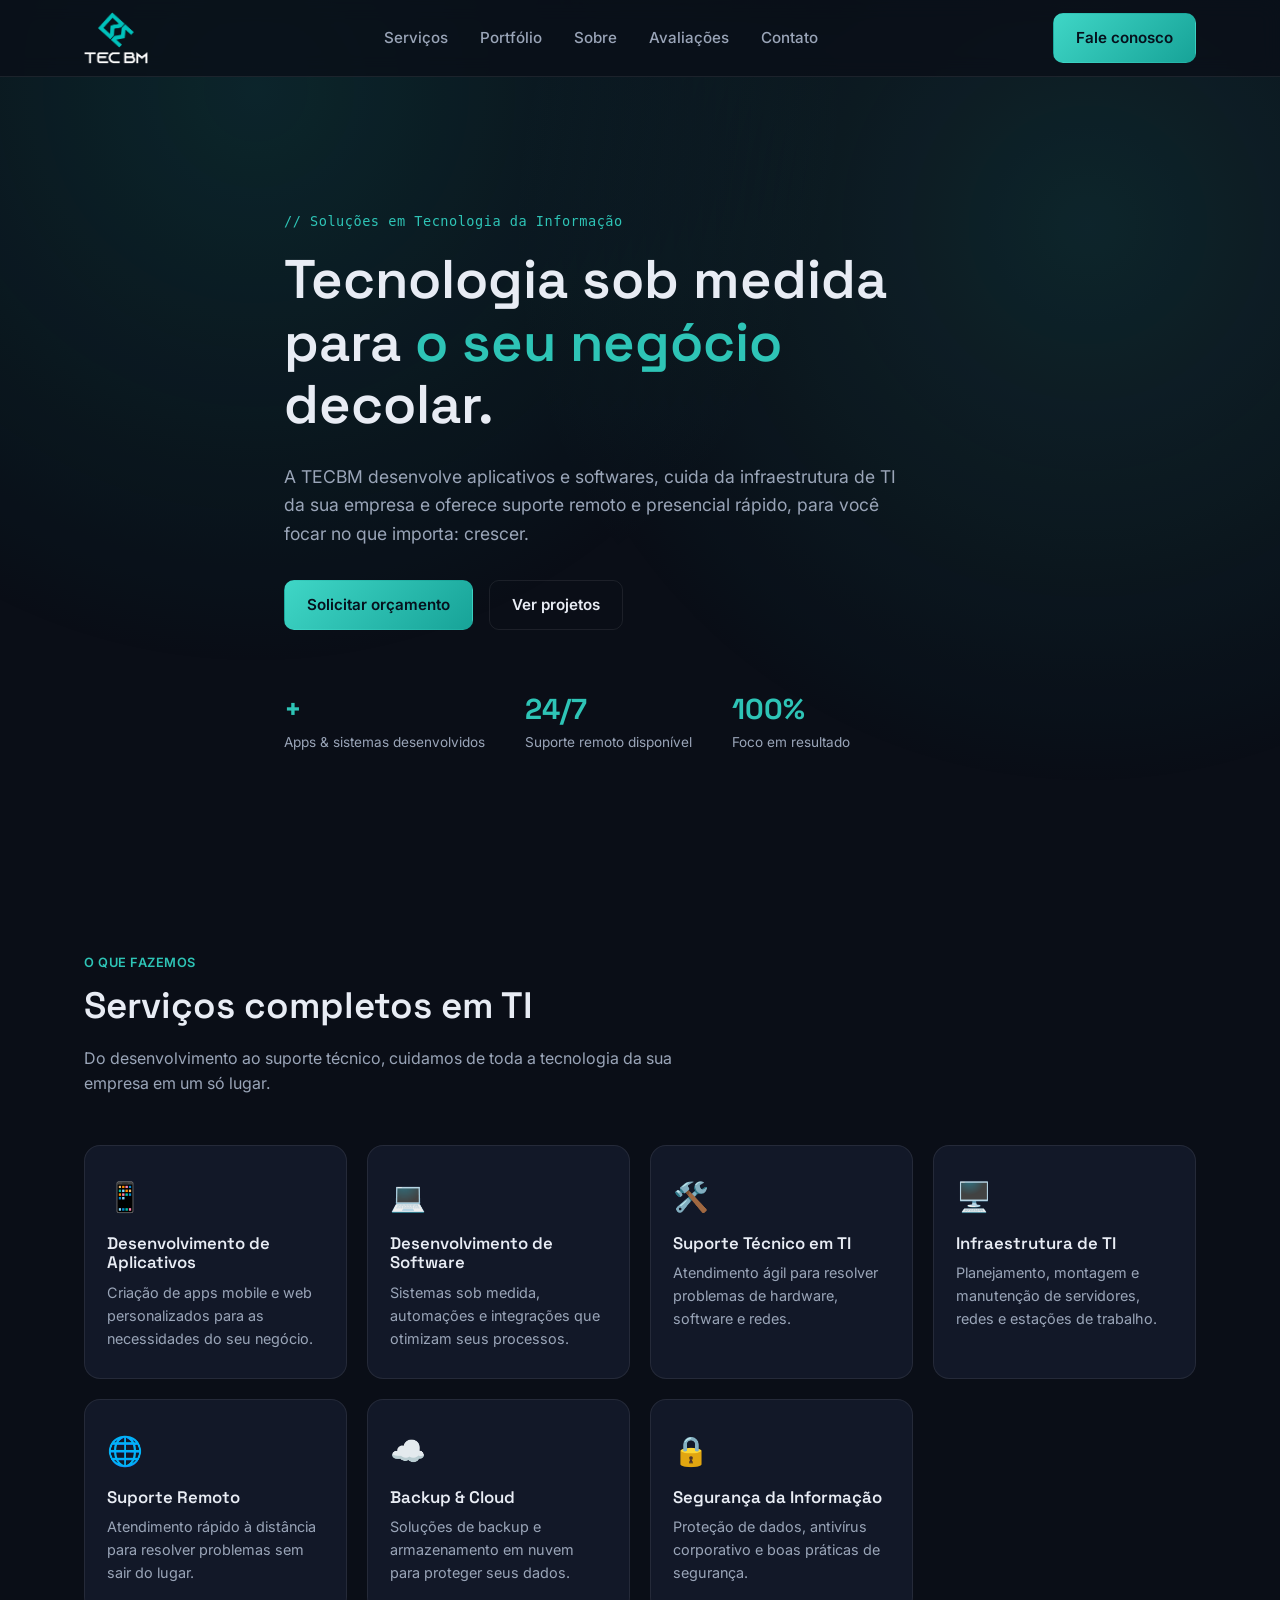
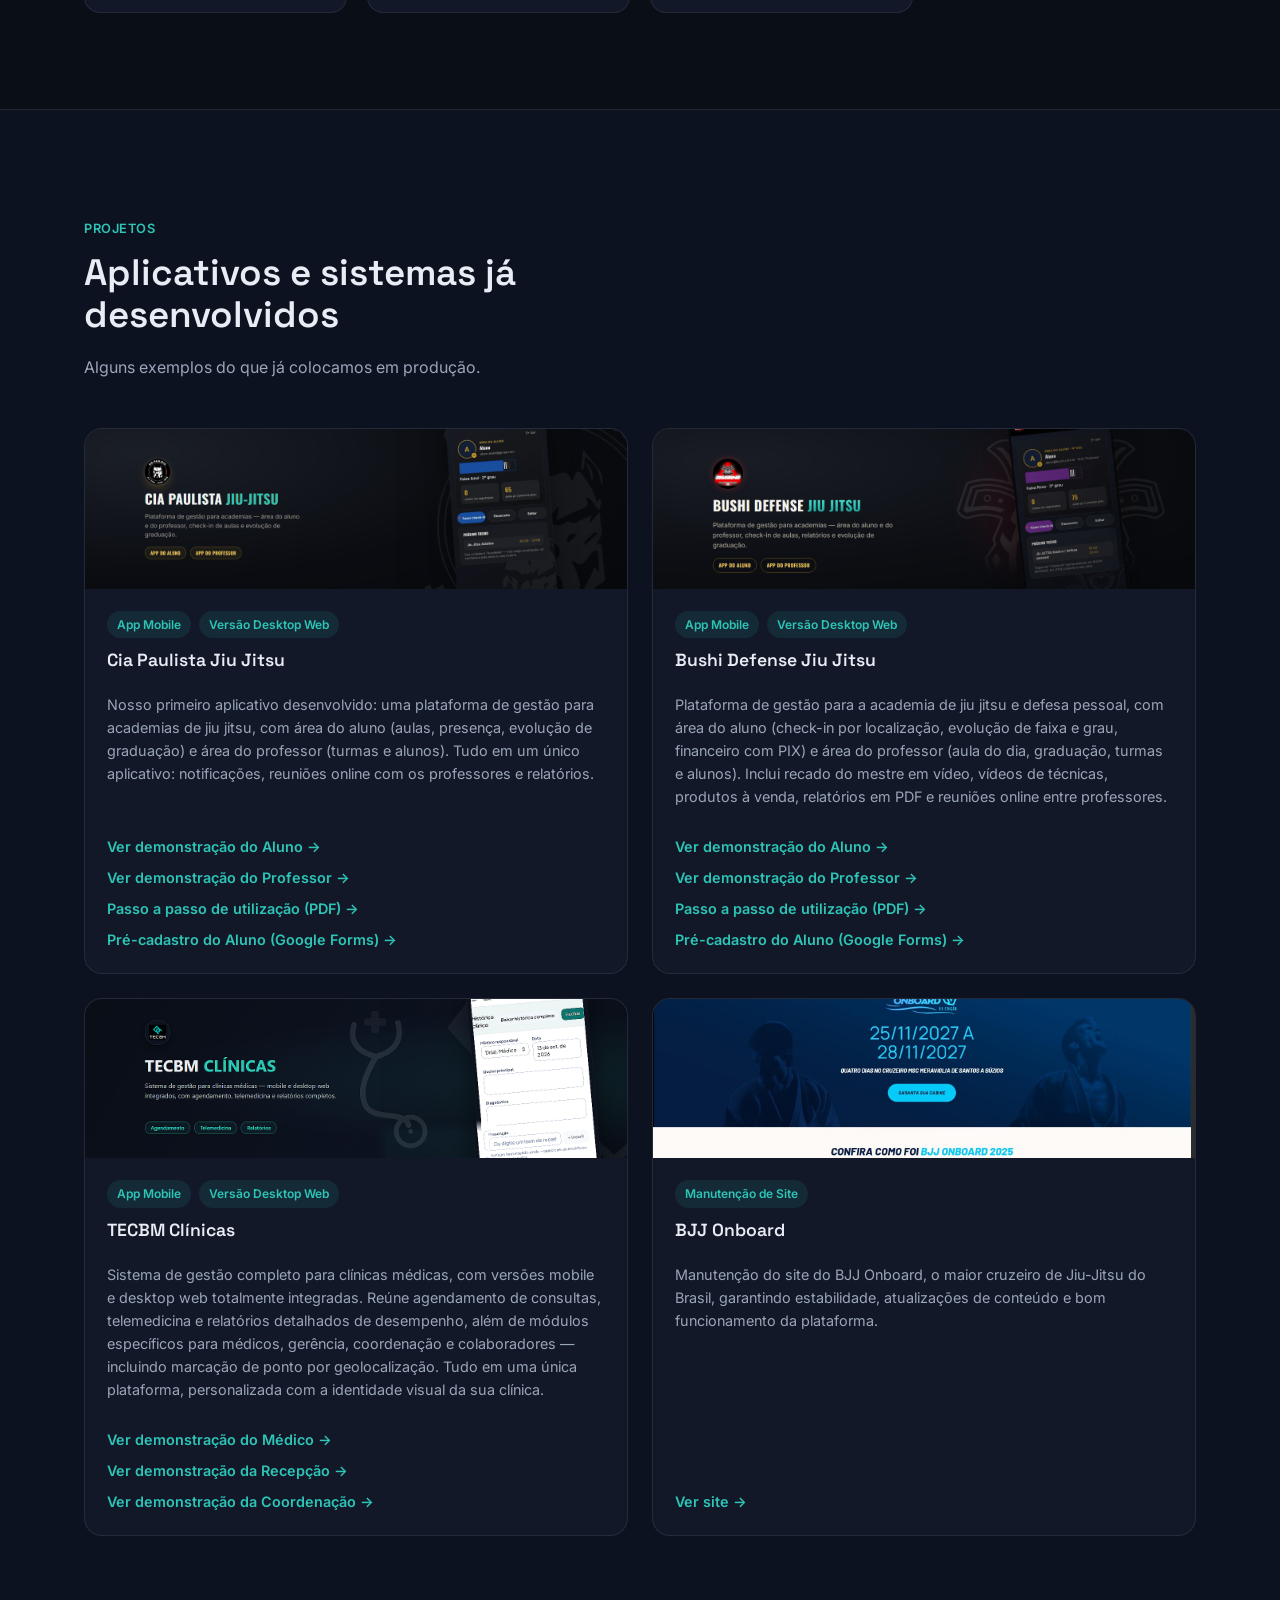
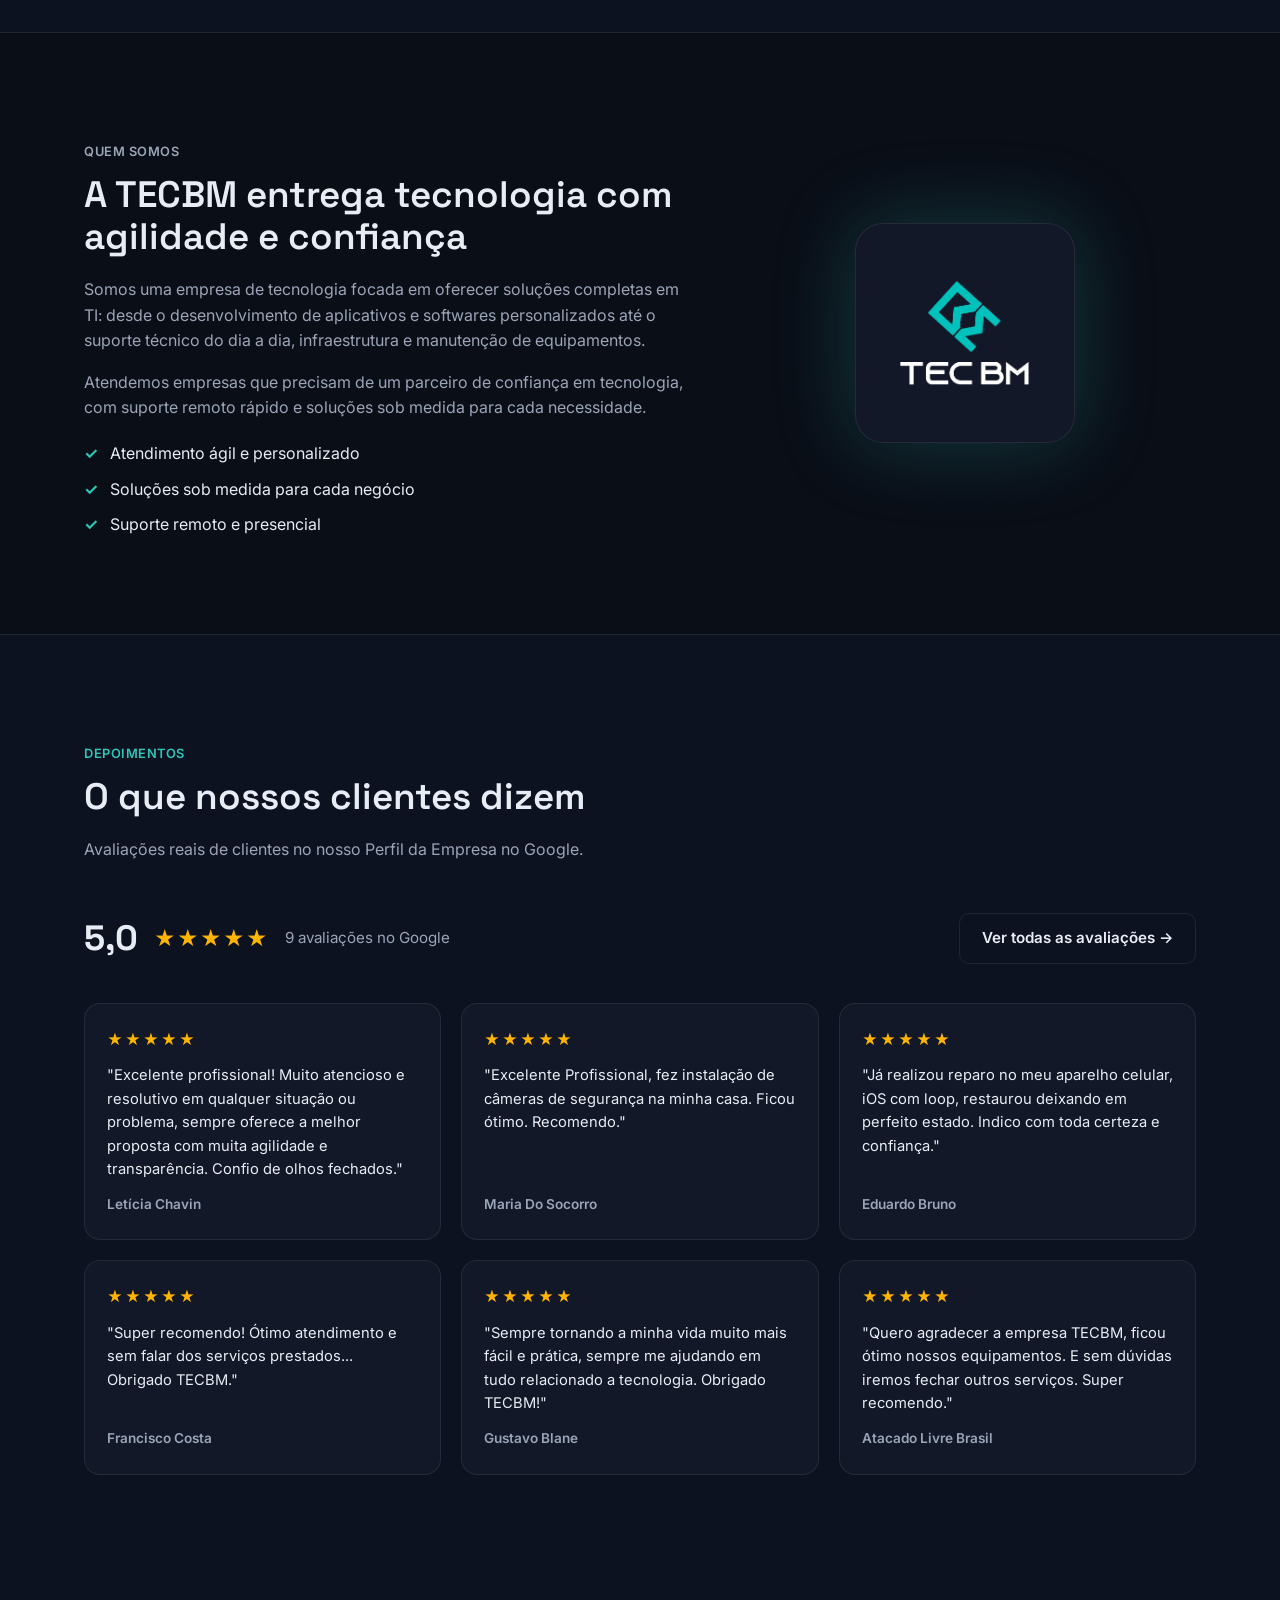
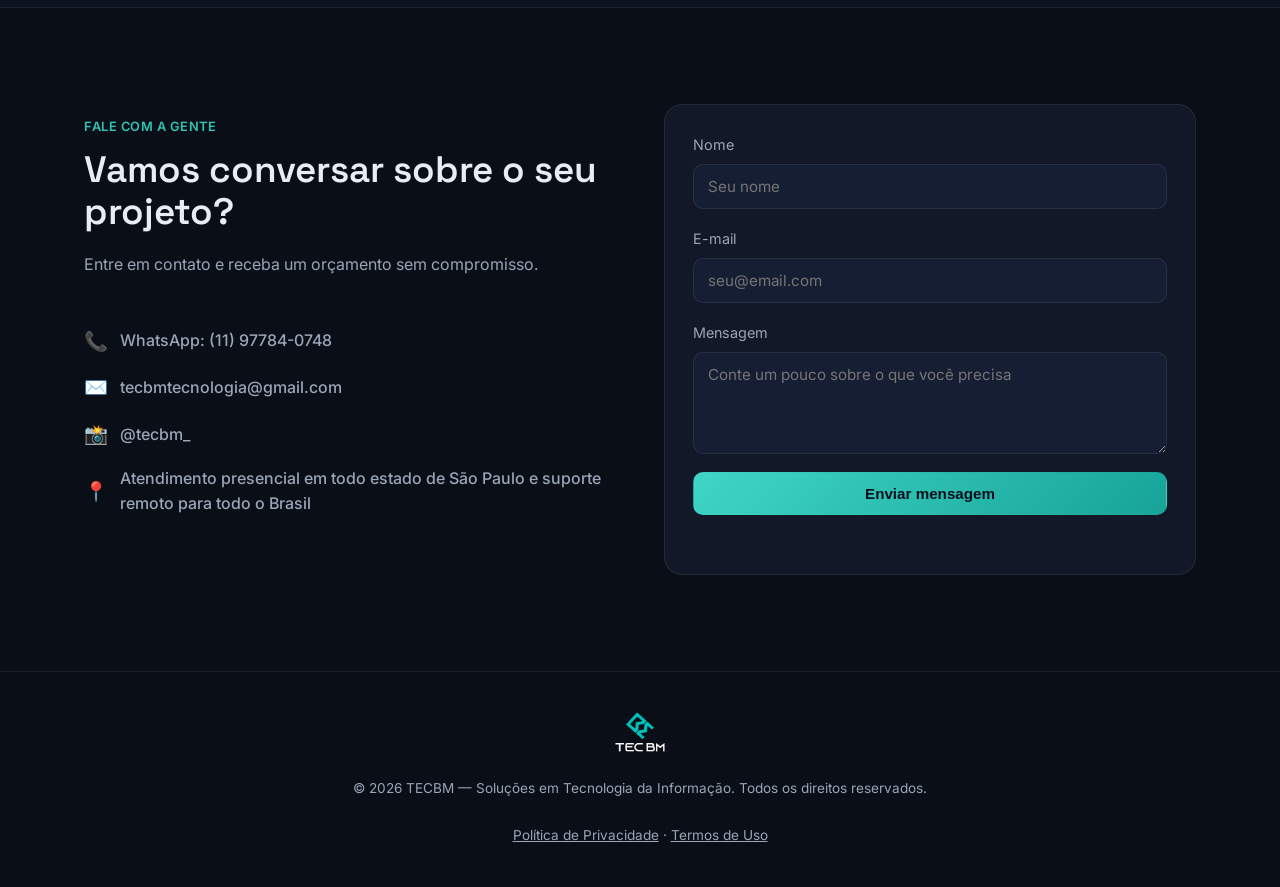
==== commit f4bb6350: "Adiciona projeto Bushi Defense Jiu Jitsu ao portfólio Inclui card com banner (samurai do logo ao fun" ====
--- a/index.html
+++ b/index.html
@@ -189,6 +189,26 @@
 
         <article class="portfolio-card">
           <div class="portfolio-thumb">
+            <img src="assets/portfolio-bushi-defense.png?v=2" alt="App Bushi Defense Jiu Jitsu" loading="lazy">
+          </div>
+          <div class="portfolio-body">
+            <div class="tag-group">
+              <span class="tag">App Mobile</span>
+              <span class="tag">Versão Desktop Web</span>
+            </div>
+            <h3>Bushi Defense Jiu Jitsu</h3>
+            <p>Plataforma de gestão para a academia de jiu jitsu e defesa pessoal, com área do aluno (check-in por localização, evolução de faixa e grau, financeiro com PIX) e área do professor (aula do dia, graduação, turmas e alunos). Inclui recado do mestre em vídeo, vídeos de técnicas, produtos à venda, relatórios em PDF e reuniões online entre professores.</p>
+            <div class="portfolio-links">
+              <a href="assets/apps/bushi-defense/demo_aluno.html" class="portfolio-link" target="_blank" rel="noopener">Ver demonstração do Aluno →</a>
+              <a href="assets/apps/bushi-defense/demo_professor.html" class="portfolio-link" target="_blank" rel="noopener">Ver demonstração do Professor →</a>
+              <a href="assets/apps/bushi-defense/passo-a-passo-utilizacao.pdf" class="portfolio-link" target="_blank" rel="noopener">Passo a passo de utilização (PDF) →</a>
+              <a href="https://docs.google.com/forms/d/e/1FAIpQLSeZjYavBv2F2LLhaMkyva17zR9Wzub2SWeE6gwZajSrL0iRUA/viewform" class="portfolio-link" target="_blank" rel="noopener">Pré-cadastro do Aluno (Google Forms) →</a>
+            </div>
+          </div>
+        </article>
+
+        <article class="portfolio-card">
+          <div class="portfolio-thumb">
             <img src="assets/portfolio-tecbm-clinicas.png?v=3" alt="TECBM Clínicas - visão geral do médico" loading="lazy">
           </div>
           <div class="portfolio-body">
